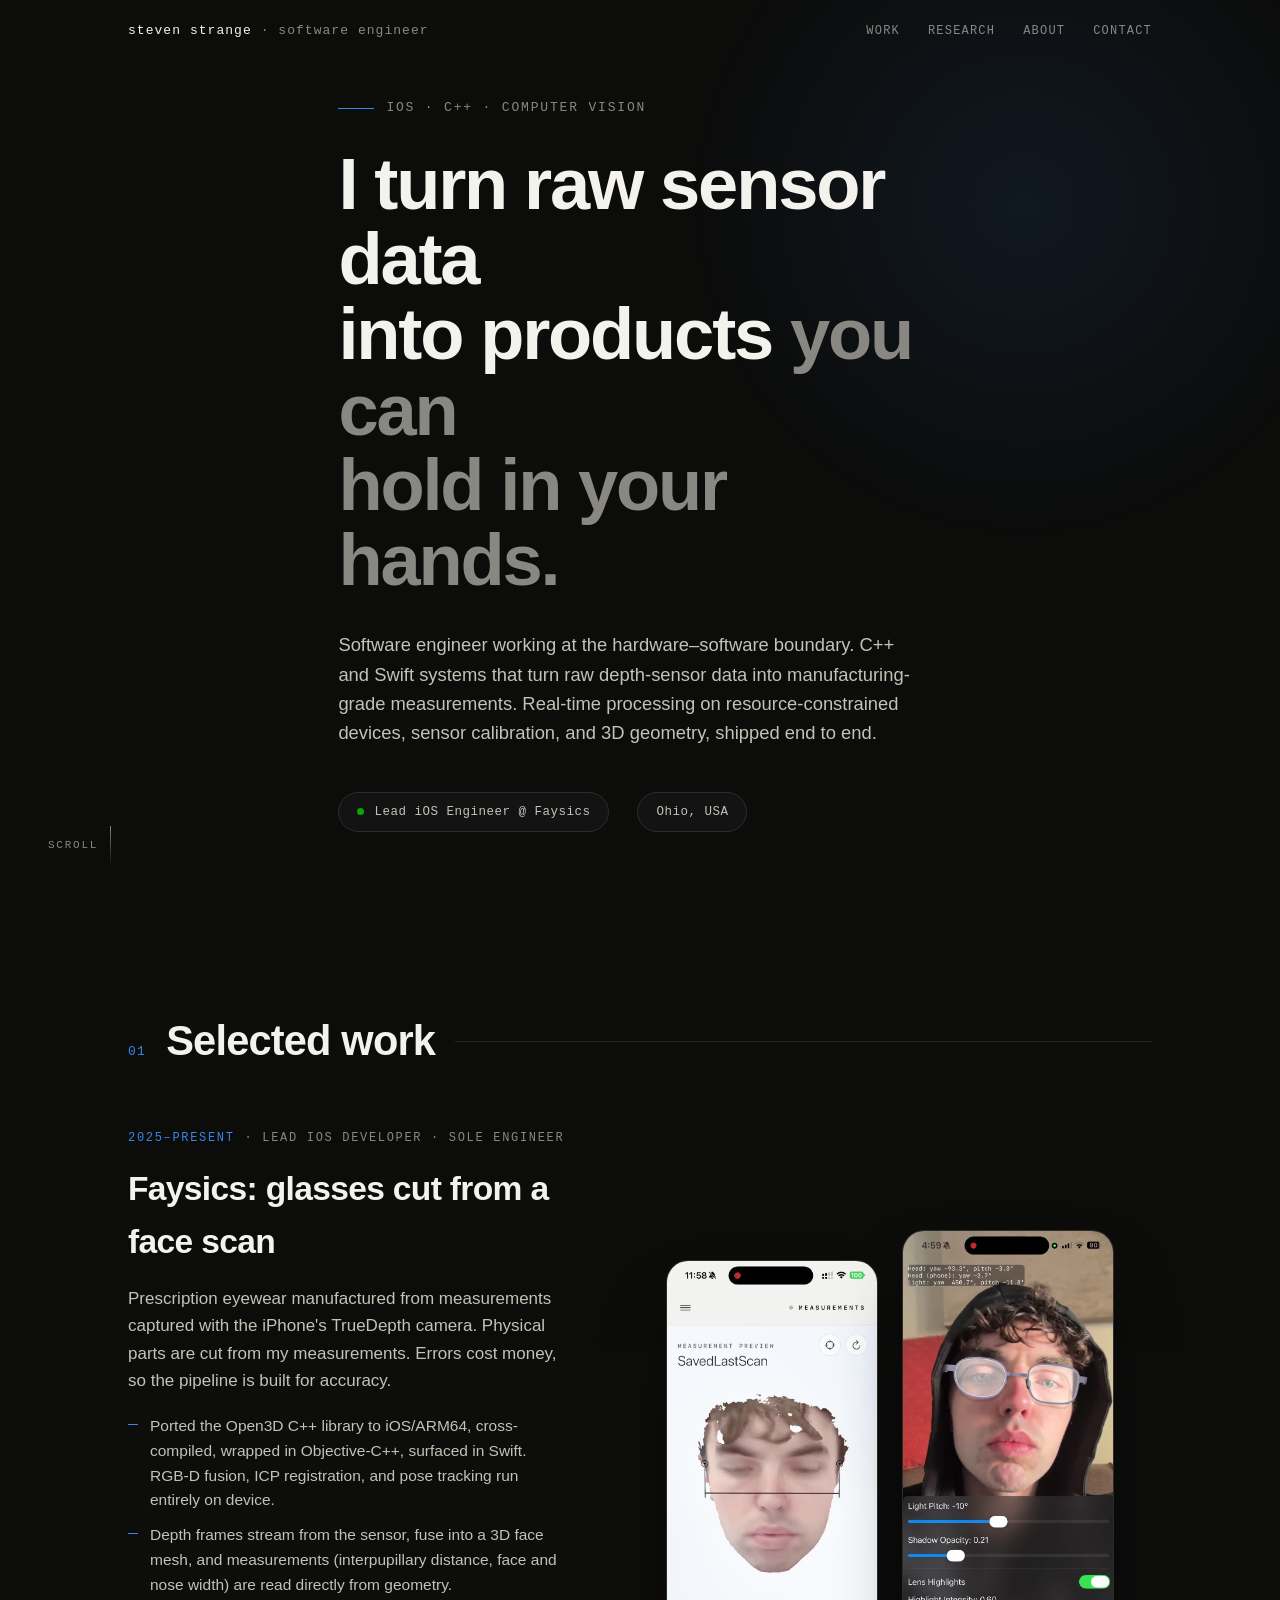
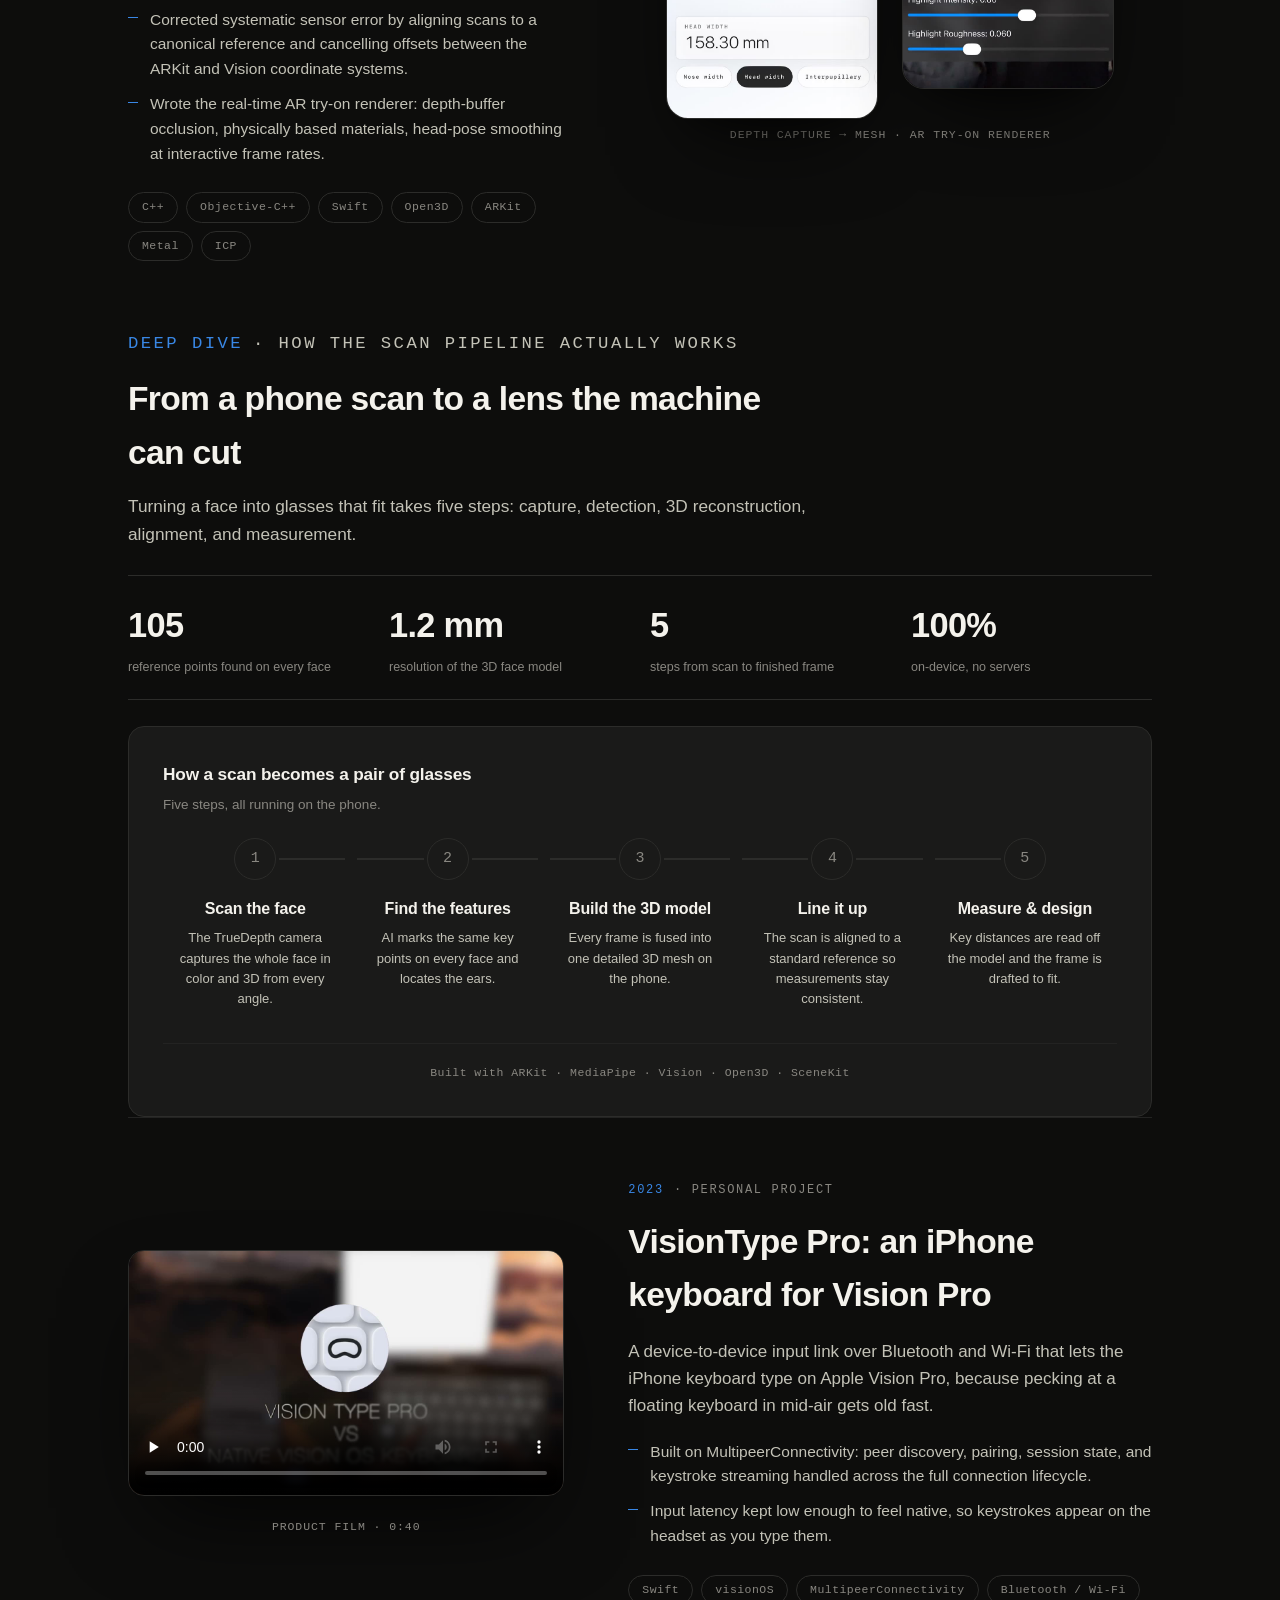
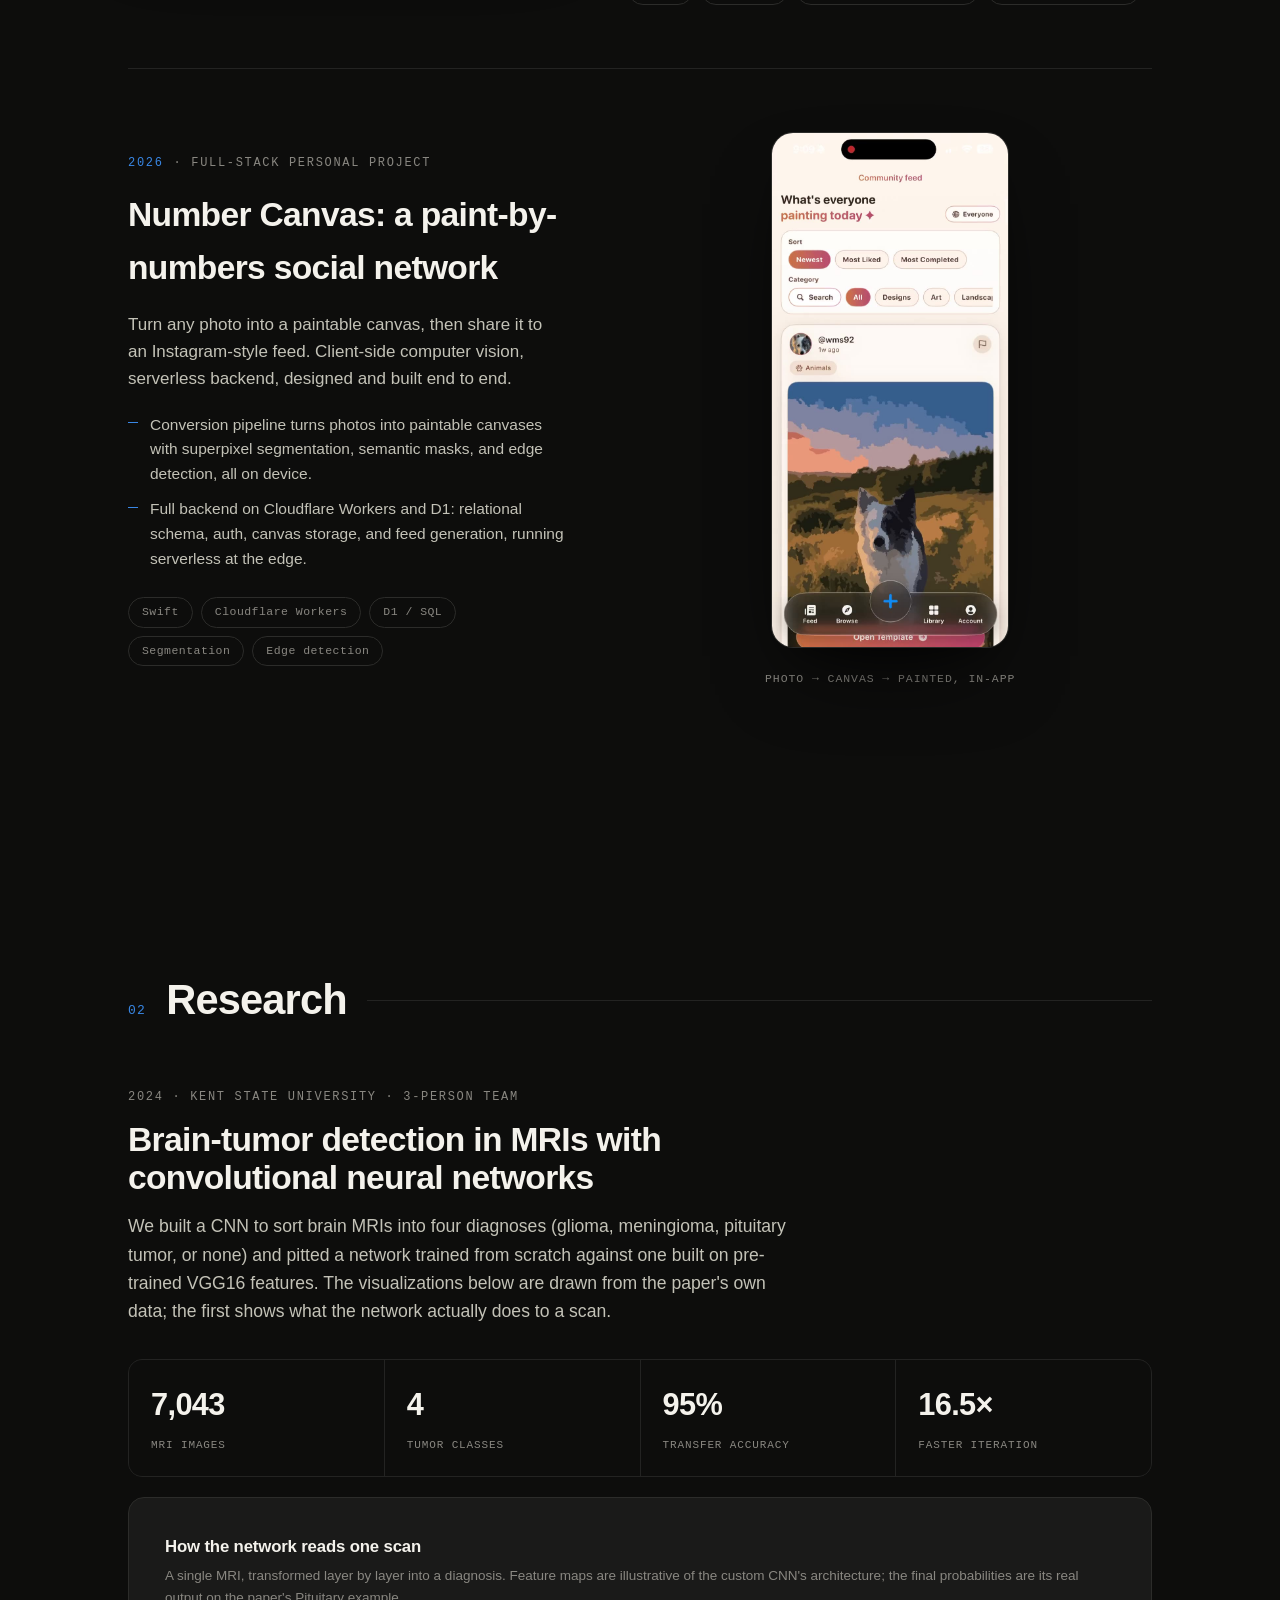
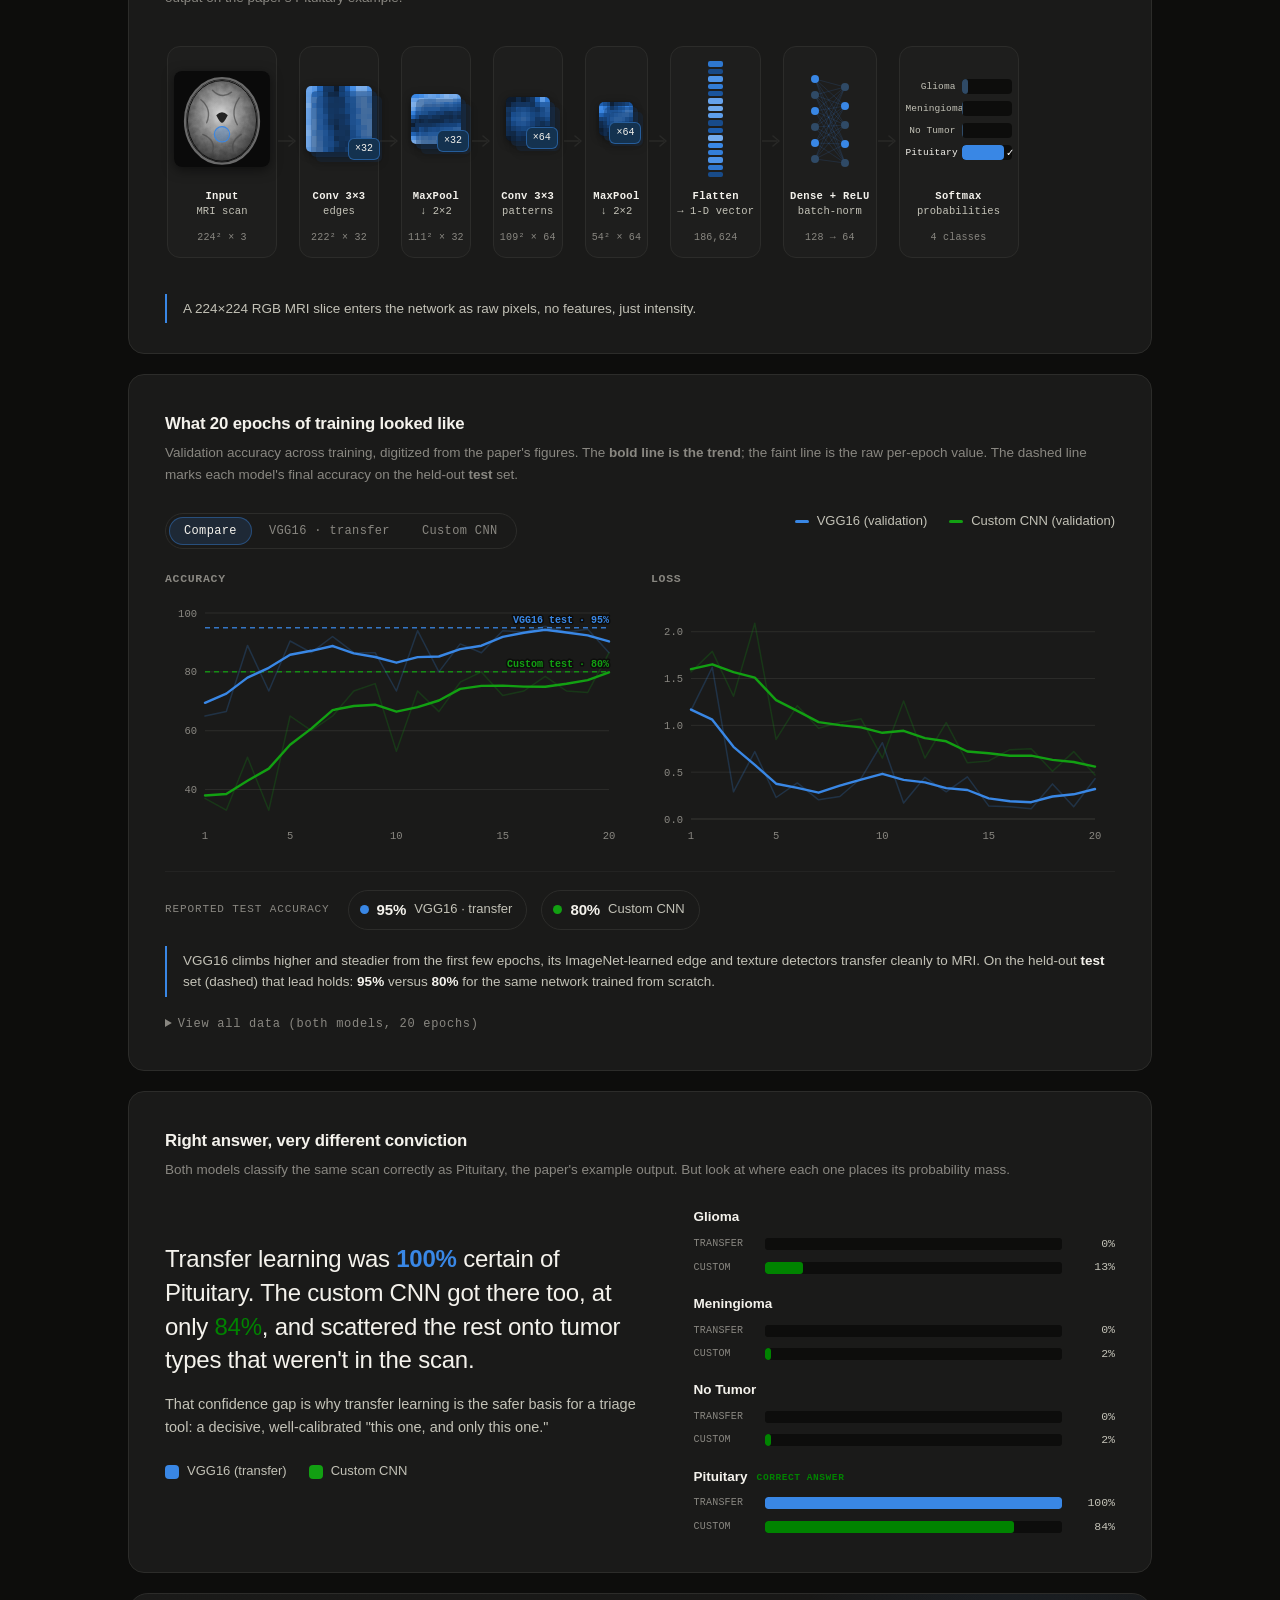
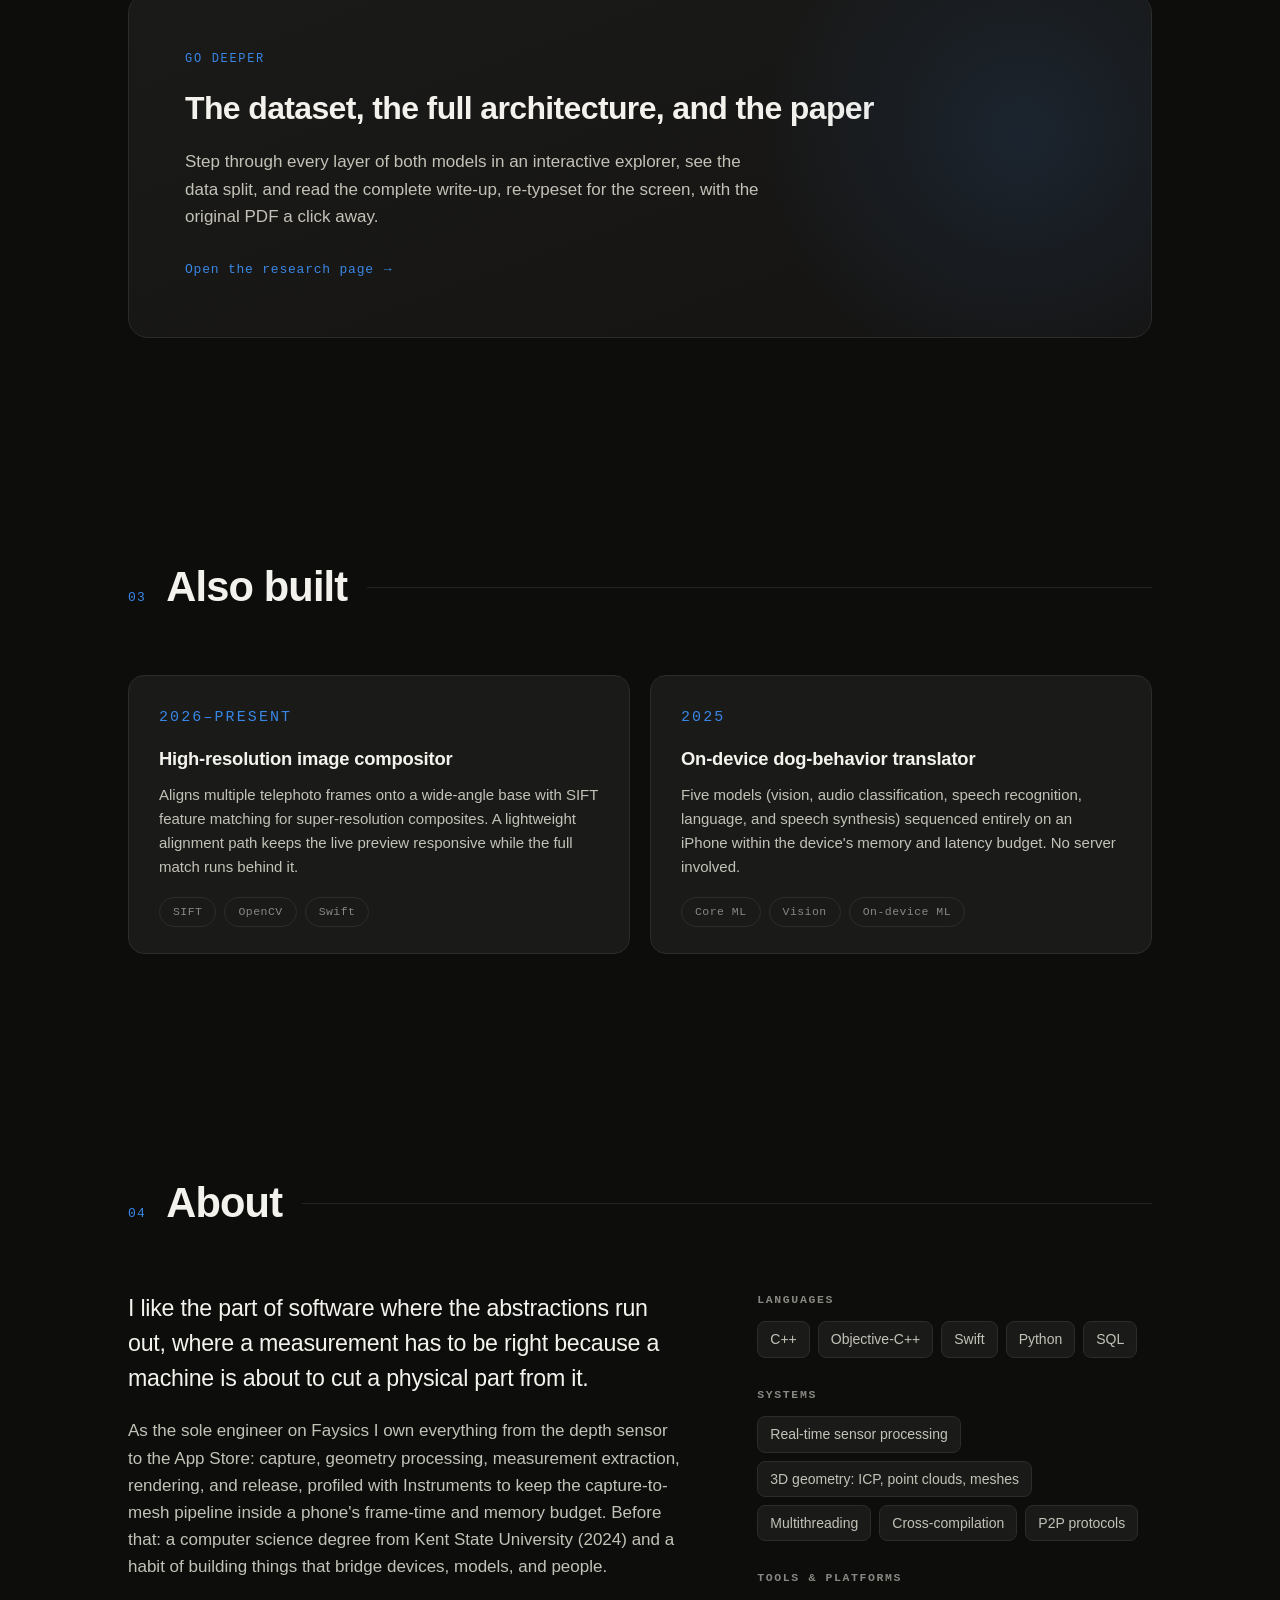
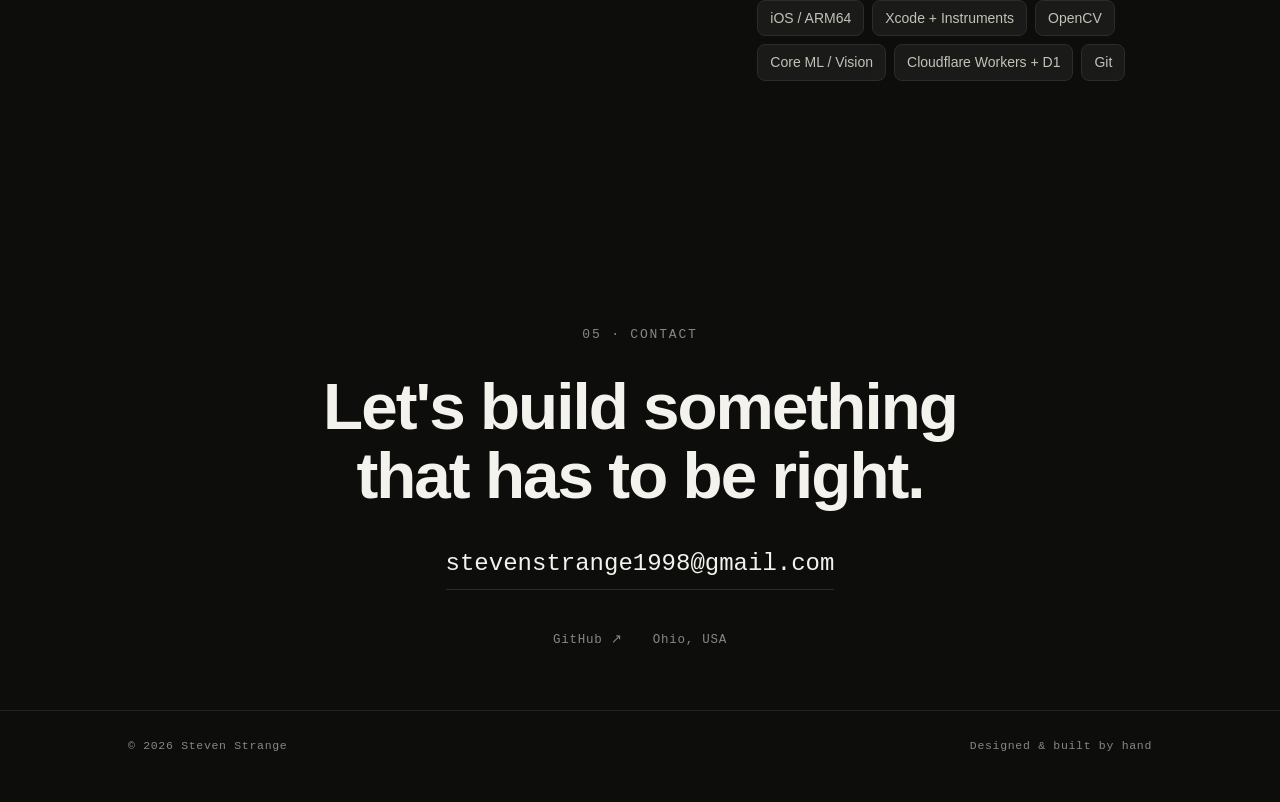
==== index.html @ 4558ee84 "Deploy portfolio site Static HTML/CSS/JS portfolio with home + research pages and optimized media.  " ====
<!DOCTYPE html>
<html lang="en">
<head>
<meta charset="UTF-8">
<meta name="viewport" content="width=device-width, initial-scale=1.0">
<title>Steven Strange · Software Engineer</title>
<meta name="description" content="Software engineer working at the hardware–software boundary: C++ and Swift systems that turn raw depth-sensor data into manufacturing-grade measurements.">
<link rel="stylesheet" href="styles.css">
<link rel="icon" href="data:image/svg+xml,<svg xmlns='http://www.w3.org/2000/svg' viewBox='0 0 100 100'><text y='.9em' font-size='90'>◮</text></svg>">
</head>
<body>

<div class="nav" id="nav">
  <div class="nav-inner">
    <a class="nav-name" href="#top">steven strange <span>· software engineer</span></a>
    <nav class="nav-links" aria-label="Primary">
      <a href="#work" class="always">Work</a>
      <a href="research.html" class="always">Research</a>
      <a href="#about">About</a>
      <a href="#contact" class="always">Contact</a>
    </nav>
  </div>
</div>

<header class="hero" id="top">
  <div class="hero-glow" id="heroGlow"></div>
  <div class="wrap">
    <p class="eyebrow fade-up">iOS · C++ · Computer Vision</p>
    <h1>
      <span class="line-mask"><span>I turn raw sensor data</span></span>
      <span class="line-mask"><span>into products <span class="dim">you can</span></span></span>
      <span class="line-mask"><span><span class="dim">hold in your hands.</span></span></span>
    </h1>
    <p class="hero-sub fade-up d1">
      Software engineer working at the hardware–software boundary. C++ and Swift
      systems that turn raw depth-sensor data into manufacturing-grade measurements.
      Real-time processing on resource-constrained devices, sensor calibration, and
      3D geometry, shipped end to end.
    </p>
    <div class="hero-meta fade-up d2">
      <span class="status-chip"><span class="dot"></span>Lead iOS Engineer @ Faysics</span>
      <span class="status-chip">Ohio, USA</span>
    </div>
  </div>
  <span class="hero-scroll">Scroll</span>
</header>

<main>
<section id="work">
  <div class="wrap">
    <div class="section-head reveal">
      <span class="section-num">01</span>
      <h2 class="section-title">Selected work</h2>
      <span class="rule"></span>
    </div>

    <!-- Faysics -->
    <article class="case">
      <div class="case-text reveal">
        <p class="case-kicker"><span class="year">2025–Present</span> · Lead iOS Developer · Sole engineer</p>
        <h3>Faysics: glasses cut from a face scan</h3>
        <p class="case-desc">
          Prescription eyewear manufactured from measurements captured with the
          iPhone's TrueDepth camera. Physical parts are cut from my measurements.
          Errors cost money, so the pipeline is built for accuracy.
        </p>
        <ul class="case-points">
          <li>Ported the Open3D C++ library to iOS/ARM64, cross-compiled, wrapped in Objective-C++, surfaced in Swift. RGB-D fusion, ICP registration, and pose tracking run entirely on device.</li>
          <li>Depth frames stream from the sensor, fuse into a 3D face mesh, and measurements (interpupillary distance, face and nose width) are read directly from geometry.</li>
          <li>Corrected systematic sensor error by aligning scans to a canonical reference and cancelling offsets between the ARKit and Vision coordinate systems.</li>
          <li>Wrote the real-time AR try-on renderer: depth-buffer occlusion, physically based materials, head-pose smoothing at interactive frame rates.</li>
        </ul>
        <div class="tags">
          <span class="tag">C++</span><span class="tag">Objective-C++</span><span class="tag">Swift</span>
          <span class="tag">Open3D</span><span class="tag">ARKit</span><span class="tag">Metal</span><span class="tag">ICP</span>
        </div>
      </div>
      <div class="case-media reveal" style="--rd:.12s">
        <div class="phone-cluster">
          <div class="reel-stack">
            <div class="reel">
              <video muted loop playsinline preload="none" poster="Assets/web/faysics-scan-poster.jpg" aria-label="Screen recording of the Faysics 3D face-scanning pipeline">
                <source src="Assets/web/faysics-scan.mp4" type="video/mp4">
              </video>
            </div>
            <div class="reel">
              <video muted loop playsinline preload="none" poster="Assets/web/glasses-tryon-poster.jpg" aria-label="Screen recording of the real-time AR glasses try-on renderer">
                <source src="Assets/web/glasses-tryon.mp4" type="video/mp4">
              </video>
            </div>
          </div>
          <p class="media-caption">Depth capture → mesh · AR try-on renderer</p>
        </div>
      </div>
    </article>

    <!-- Faysics deep dive: five-step pipeline overview -->
    <div class="fpx reveal">
      <div class="fpx-head">
        <p class="case-kicker"><span class="year">Deep dive</span> · How the scan pipeline actually works</p>
        <h3>From a phone scan to a lens the machine can cut</h3>
        <p>
          Turning a face into glasses that fit takes five steps: capture,
          detection, 3D reconstruction, alignment, and measurement.
        </p>
      </div>

      <div class="fpx-stats">
        <div class="fpx-stat"><b data-count="105">0</b><span>reference points found on every face</span></div>
        <div class="fpx-stat"><b data-count="1.2" data-decimals="1" data-suffix=" mm">0</b><span>resolution of the 3D face model</span></div>
        <div class="fpx-stat"><b data-count="5">0</b><span>steps from scan to finished frame</span></div>
        <div class="fpx-stat"><b data-count="100" data-suffix="%">0</b><span>on-device, no servers</span></div>
      </div>

      <div class="fpx-panel">
        <div id="faysics-system"></div>
      </div>
    </div>

    <!-- VisionTypePro -->
    <article class="case flip">
      <div class="case-text reveal">
        <p class="case-kicker"><span class="year">2023</span> · Personal project</p>
        <h3>VisionType Pro: an iPhone keyboard for Vision Pro</h3>
        <p class="case-desc">
          A device-to-device input link over Bluetooth and Wi-Fi that lets the
          iPhone keyboard type on Apple Vision Pro, because pecking at a floating
          keyboard in mid-air gets old fast.
        </p>
        <ul class="case-points">
          <li>Built on MultipeerConnectivity: peer discovery, pairing, session state, and keystroke streaming handled across the full connection lifecycle.</li>
          <li>Input latency kept low enough to feel native, so keystrokes appear on the headset as you type them.</li>
        </ul>
        <div class="tags">
          <span class="tag">Swift</span><span class="tag">visionOS</span>
          <span class="tag">MultipeerConnectivity</span><span class="tag">Bluetooth / Wi-Fi</span>
        </div>
      </div>
      <div class="case-media reveal" style="--rd:.12s">
        <div style="width:100%">
          <div class="screen">
            <video controls preload="none" poster="Assets/web/visiontype-ad-poster.jpg" aria-label="VisionType Pro promotional video">
              <source src="Assets/web/visiontype-ad.mp4" type="video/mp4">
            </video>
          </div>
          <p class="media-caption">Product film · 0:40</p>
        </div>
      </div>
    </article>

    <!-- Number Canvas -->
    <article class="case">
      <div class="case-text reveal">
        <p class="case-kicker"><span class="year">2026</span> · Full-stack personal project</p>
        <h3>Number Canvas: a paint-by-numbers social network</h3>
        <p class="case-desc">
          Turn any photo into a paintable canvas, then share it to an
          Instagram-style feed. Client-side computer vision, serverless backend,
          designed and built end to end.
        </p>
        <ul class="case-points">
          <li>Conversion pipeline turns photos into paintable canvases with superpixel segmentation, semantic masks, and edge detection, all on device.</li>
          <li>Full backend on Cloudflare Workers and D1: relational schema, auth, canvas storage, and feed generation, running serverless at the edge.</li>
        </ul>
        <div class="tags">
          <span class="tag">Swift</span><span class="tag">Cloudflare Workers</span><span class="tag">D1 / SQL</span>
          <span class="tag">Segmentation</span><span class="tag">Edge detection</span>
        </div>
      </div>
      <div class="case-media reveal" style="--rd:.12s">
        <div class="phone-cluster">
          <div class="reel-stack">
            <div class="reel">
              <video muted loop playsinline preload="none" poster="Assets/web/number-canvas-poster.jpg" aria-label="Screen recording of the Number Canvas app: converting a photo and painting it">
                <source src="Assets/web/number-canvas.mp4" type="video/mp4">
              </video>
            </div>
          </div>
          <p class="media-caption">Photo → canvas → painted, in-app</p>
        </div>
      </div>
    </article>
  </div>
</section>

<!-- Research -->
<section id="research" class="viz-root">
  <div class="wrap">
    <div class="section-head reveal">
      <span class="section-num">02</span>
      <h2 class="section-title">Research</h2>
      <span class="rule"></span>
    </div>

    <div class="research-intro reveal">
      <p class="case-kicker">2024 · Kent State University · 3-person team</p>
      <h3 class="research-title">Brain-tumor detection in MRIs with convolutional neural networks</h3>
      <p class="research-lede">
        We built a CNN to sort brain MRIs into four diagnoses (glioma, meningioma,
        pituitary tumor, or none) and pitted a network trained from scratch against
        one built on pre-trained VGG16 features. The visualizations below are drawn
        from the paper's own data; the first shows what the network actually does to a scan.
      </p>
    </div>

    <div class="research-stats reveal">
      <div class="rstat"><b data-count="7043">0</b><span>MRI images</span></div>
      <div class="rstat"><b data-count="4">0</b><span>Tumor classes</span></div>
      <div class="rstat"><b data-count="95" data-suffix="%">0</b><span>Transfer accuracy</span></div>
      <div class="rstat"><b data-count="16.5" data-suffix="×" data-decimals="1">0</b><span>Faster iteration</span></div>
    </div>

    <div class="viz-grid" style="margin-top:20px">
      <div class="viz-card wide reveal" id="viz-pipeline"></div>
      <div class="viz-card reveal" id="viz-training"></div>
      <div class="viz-card reveal" id="viz-confidence"></div>
    </div>

    <a class="research-card reveal" href="research.html" style="margin-top:20px">
      <p class="case-kicker">Go deeper</p>
      <h3>The dataset, the full architecture, and the paper</h3>
      <p>
        Step through every layer of both models in an interactive explorer, see the
        data split, and read the complete write-up, re-typeset for the screen, with
        the original PDF a click away.
      </p>
      <span class="card-cta">Open the research page <span class="arrow">→</span></span>
    </a>
  </div>
</section>

<!-- More projects -->
<section id="more">
  <div class="wrap">
    <div class="section-head reveal">
      <span class="section-num">03</span>
      <h2 class="section-title">Also built</h2>
      <span class="rule"></span>
    </div>
    <div class="grid-2">
      <div class="mini-card reveal">
        <p class="case-kicker"><span class="year">2026–Present</span></p>
        <h4>High-resolution image compositor</h4>
        <p>
          Aligns multiple telephoto frames onto a wide-angle base with SIFT feature
          matching for super-resolution composites. A lightweight alignment path
          keeps the live preview responsive while the full match runs behind it.
        </p>
        <div class="tags"><span class="tag">SIFT</span><span class="tag">OpenCV</span><span class="tag">Swift</span></div>
      </div>
      <div class="mini-card reveal" style="--rd:.1s">
        <p class="case-kicker"><span class="year">2025</span></p>
        <h4>On-device dog-behavior translator</h4>
        <p>
          Five models (vision, audio classification, speech recognition, language,
          and speech synthesis) sequenced entirely on an iPhone within the
          device's memory and latency budget. No server involved.
        </p>
        <div class="tags"><span class="tag">Core ML</span><span class="tag">Vision</span><span class="tag">On-device ML</span></div>
      </div>
    </div>
  </div>
</section>

<!-- About -->
<section id="about">
  <div class="wrap">
    <div class="section-head reveal">
      <span class="section-num">04</span>
      <h2 class="section-title">About</h2>
      <span class="rule"></span>
    </div>
    <div class="about-grid">
      <div class="reveal">
        <p class="lede">
          I like the part of software where the abstractions run out, where a
          measurement has to be right because a machine is about to cut a physical
          part from it.
        </p>
        <p>
          As the sole engineer on Faysics I own everything from the depth sensor to
          the App Store: capture, geometry processing, measurement extraction,
          rendering, and release, profiled with Instruments to keep the
          capture-to-mesh pipeline inside a phone's frame-time and memory budget.
          Before that: a computer science degree from Kent State University (2024)
          and a habit of building things that bridge devices, models, and people.
        </p>
      </div>
      <div class="reveal" style="--rd:.1s">
        <div class="skill-block">
          <h5>Languages</h5>
          <ul><li>C++</li><li>Objective-C++</li><li>Swift</li><li>Python</li><li>SQL</li></ul>
        </div>
        <div class="skill-block">
          <h5>Systems</h5>
          <ul><li>Real-time sensor processing</li><li>3D geometry: ICP, point clouds, meshes</li><li>Multithreading</li><li>Cross-compilation</li><li>P2P protocols</li></ul>
        </div>
        <div class="skill-block">
          <h5>Tools &amp; platforms</h5>
          <ul><li>iOS / ARM64</li><li>Xcode + Instruments</li><li>OpenCV</li><li>Core ML / Vision</li><li>Cloudflare Workers + D1</li><li>Git</li></ul>
        </div>
      </div>
    </div>
  </div>
</section>

<!-- Contact -->
<section id="contact" class="contact">
  <div class="wrap">
    <p class="eyebrow reveal">05 · Contact</p>
    <h2 class="reveal">Let's build something<br>that has to be right.</h2>
    <div class="reveal" style="--rd:.1s">
      <a class="email-link" href="mailto:stevenstrange1998@gmail.com">stevenstrange1998@gmail.com</a>
    </div>
    <div class="contact-meta reveal" style="--rd:.18s">
      <a href="https://github.com/sstrange259" target="_blank" rel="noopener">GitHub ↗</a>
      <span>Ohio, USA</span>
    </div>
  </div>
</section>
</main>

<footer class="footer">
  <div class="wrap">
    <span>© 2026 Steven Strange</span>
    <span>Designed &amp; built by hand</span>
  </div>
</footer>

<script src="main.js"></script>
<script src="viz.js"></script>
<script src="faysics.js"></script>
</body>
</html>
---- styles.css ----
/* ---------------------------------------------------------------
   Steven Strange · Portfolio
   Dark editorial system. One accent, mono microlabels, quiet chrome.
   --------------------------------------------------------------- */

:root {
  --bg: #0d0d0c;
  --surface: #1a1a19;
  --surface-2: #211f1d;
  --ink: #f4f2ec;
  --ink-2: #c3c2b7;
  --muted: #898781;
  --line: #2c2c2a;
  --line-soft: #232322;
  --accent: #3987e5;
  --accent-soft: rgba(57, 135, 229, 0.14);
  --green: #008300;

  --sans: -apple-system, BlinkMacSystemFont, "SF Pro Display", "Segoe UI", Inter, sans-serif;
  --mono: ui-monospace, "SF Mono", Menlo, Consolas, monospace;

  --w: 1120px;
  --pad: clamp(20px, 4vw, 48px);
  --radius: 16px;

  --ease-out: cubic-bezier(0.22, 1, 0.36, 1);
  --dur: 0.9s;
}

* { margin: 0; padding: 0; box-sizing: border-box; }

html { scroll-behavior: smooth; }

body {
  background: var(--bg);
  color: var(--ink);
  font-family: var(--sans);
  font-size: 17px;
  line-height: 1.6;
  -webkit-font-smoothing: antialiased;
  text-rendering: optimizeLegibility;
  overflow-x: hidden;
}

::selection { background: var(--accent); color: #fff; }

a { color: inherit; text-decoration: none; }

img, video { display: block; max-width: 100%; }

/* Grain: one quiet layer, never moving */
body::before {
  content: "";
  position: fixed;
  inset: -50%;
  pointer-events: none;
  z-index: 1;
  opacity: 0.35;
  background-image: url("data:image/svg+xml,%3Csvg xmlns='http://www.w3.org/2000/svg' width='240' height='240'%3E%3Cfilter id='n'%3E%3CfeTurbulence type='fractalNoise' baseFrequency='0.9' numOctaves='2' stitchTiles='stitch'/%3E%3CfeColorMatrix values='0 0 0 0 0 0 0 0 0 0 0 0 0 0 0 0 0 0 0.04 0'/%3E%3C/filter%3E%3Crect width='100%25' height='100%25' filter='url(%23n)'/%3E%3C/svg%3E");
}

.wrap {
  max-width: var(--w);
  margin: 0 auto;
  padding-left: var(--pad);
  padding-right: var(--pad);
  position: relative;
  z-index: 2;
}

/* ----------------------------- Nav ----------------------------- */

.nav {
  position: fixed;
  top: 0; left: 0; right: 0;
  z-index: 50;
  border-bottom: 1px solid transparent;
  transition: border-color 0.4s, background 0.4s;
}
.nav.scrolled {
  background: rgba(13, 13, 12, 0.72);
  -webkit-backdrop-filter: saturate(1.4) blur(16px);
  backdrop-filter: saturate(1.4) blur(16px);
  border-bottom-color: var(--line-soft);
}
.nav-inner {
  max-width: var(--w);
  margin: 0 auto;
  padding: 18px var(--pad);
  display: flex;
  align-items: center;
  justify-content: space-between;
}
.nav-name {
  font-family: var(--mono);
  font-size: 13px;
  letter-spacing: 0.08em;
  color: var(--ink);
}
.nav-name span { color: var(--muted); }
.nav-links {
  display: flex;
  gap: 28px;
  font-family: var(--mono);
  font-size: 12px;
  letter-spacing: 0.1em;
  text-transform: uppercase;
}
.nav-links a {
  color: var(--muted);
  transition: color 0.25s;
  position: relative;
  padding: 4px 0;
}
.nav-links a::after {
  content: "";
  position: absolute;
  left: 0; right: 100%;
  bottom: 0;
  height: 1px;
  background: var(--accent);
  transition: right 0.35s var(--ease-out);
}
.nav-links a:hover { color: var(--ink); }
.nav-links a:hover::after { right: 0; }
.nav-links a.active { color: var(--ink); }

@media (max-width: 640px) {
  .nav-links { gap: 18px; }
  .nav-links a:not(.always) { display: none; }
}

/* ----------------------------- Hero ----------------------------- */

.hero {
  min-height: min(100svh, 1000px);
  display: flex;
  flex-direction: column;
  justify-content: center;
  position: relative;
  padding-top: 90px;
  padding-bottom: 60px;
  overflow: hidden;
}
.hero-glow {
  position: absolute;
  top: -20%;
  right: -10%;
  width: 60vw;
  height: 60vw;
  max-width: 800px;
  max-height: 800px;
  background: radial-gradient(circle at center, rgba(57, 135, 229, 0.10), transparent 62%);
  pointer-events: none;
  will-change: transform;
}
.eyebrow {
  font-family: var(--mono);
  font-size: 13px;
  letter-spacing: 0.14em;
  text-transform: uppercase;
  color: var(--muted);
  display: flex;
  align-items: center;
  gap: 12px;
  margin-bottom: 28px;
}
.eyebrow::before {
  content: "";
  width: 36px;
  height: 1px;
  background: var(--accent);
}
h1 {
  font-size: clamp(1.9rem, 4.4vw + 1rem, 5rem);
  line-height: 1.04;
  letter-spacing: -0.03em;
  font-weight: 700;
  max-width: 15ch;
}
h1 .dim { color: var(--muted); }
.hero-sub {
  margin-top: 32px;
  max-width: 56ch;
  color: var(--ink-2);
  font-size: clamp(1rem, 1.5vw, 1.15rem);
}
.hero-meta {
  margin-top: 44px;
  display: flex;
  flex-wrap: wrap;
  gap: 12px 28px;
  align-items: center;
}
.status-chip {
  display: inline-flex;
  align-items: center;
  gap: 10px;
  font-family: var(--mono);
  font-size: 12.5px;
  letter-spacing: 0.04em;
  color: var(--ink-2);
  border: 1px solid var(--line);
  border-radius: 100px;
  padding: 9px 18px;
  background: rgba(26, 26, 25, 0.6);
}
.status-chip .dot {
  width: 7px; height: 7px;
  border-radius: 50%;
  background: #0ca30c;
  box-shadow: 0 0 0 0 rgba(12, 163, 12, 0.5);
  animation: pulse 2.4s infinite;
}
@keyframes pulse {
  0% { box-shadow: 0 0 0 0 rgba(12, 163, 12, 0.45); }
  70% { box-shadow: 0 0 0 9px rgba(12, 163, 12, 0); }
  100% { box-shadow: 0 0 0 0 rgba(12, 163, 12, 0); }
}
.hero-scroll {
  position: absolute;
  bottom: 34px;
  left: var(--pad);
  font-family: var(--mono);
  font-size: 11px;
  letter-spacing: 0.16em;
  text-transform: uppercase;
  color: var(--muted);
  display: flex;
  align-items: center;
  gap: 12px;
}
.hero-scroll::after {
  content: "";
  width: 1px;
  height: 40px;
  background: linear-gradient(var(--muted), transparent);
  animation: drip 2.2s var(--ease-out) infinite;
  transform-origin: top;
}
@keyframes drip {
  0% { transform: scaleY(0); opacity: 0; }
  35% { transform: scaleY(1); opacity: 1; }
  100% { transform: scaleY(1) translateY(24px); opacity: 0; }
}

/* Hero line-mask entrance */
.line-mask { display: block; overflow: hidden; }
.line-mask > span {
  display: block;
  transform: translateY(110%);
  animation: rise 1s var(--ease-out) forwards;
}
.line-mask:nth-child(2) > span { animation-delay: 0.09s; }
.line-mask:nth-child(3) > span { animation-delay: 0.18s; }
@keyframes rise { to { transform: translateY(0); } }
.fade-up {
  opacity: 0;
  transform: translateY(16px);
  animation: fadeUp 0.9s var(--ease-out) forwards;
}
.fade-up.d1 { animation-delay: 0.35s; }
.fade-up.d2 { animation-delay: 0.5s; }
.fade-up.d3 { animation-delay: 0.65s; }
@keyframes fadeUp { to { opacity: 1; transform: none; } }

/* ------------------------ Sections & reveals ------------------------ */

section { padding: clamp(80px, 12vh, 140px) 0; }

.section-head {
  display: flex;
  align-items: baseline;
  gap: 20px;
  margin-bottom: clamp(40px, 6vh, 72px);
}
.section-num {
  font-family: var(--mono);
  font-size: 13px;
  color: var(--accent);
  letter-spacing: 0.1em;
}
.section-title {
  font-size: clamp(1.7rem, 3.4vw, 2.6rem);
  letter-spacing: -0.02em;
  font-weight: 650;
}
.section-head .rule {
  flex: 1;
  height: 1px;
  background: var(--line-soft);
  align-self: center;
}

.reveal {
  opacity: 0;
  transform: translateY(28px);
  transition: opacity var(--dur) var(--ease-out), transform var(--dur) var(--ease-out);
  transition-delay: var(--rd, 0s);
}
.reveal.in { opacity: 1; transform: none; }

/* ------------------------- Case studies ------------------------- */

.case {
  display: grid;
  grid-template-columns: minmax(0, 5fr) minmax(0, 6fr);
  gap: clamp(32px, 5vw, 72px);
  align-items: center;
  padding: clamp(48px, 7vh, 88px) 0;
  border-top: 1px solid var(--line-soft);
}
.case:first-of-type { border-top: 0; padding-top: 0; }
.case.flip .case-media { order: -1; }

.case-kicker {
  font-family: var(--mono);
  font-size: 12px;
  letter-spacing: 0.14em;
  text-transform: uppercase;
  color: var(--muted);
  margin-bottom: 14px;
  display: flex;
  gap: 10px;
  align-items: center;
}
.case-kicker .year { color: var(--accent); }
.case h3 {
  font-size: clamp(1.5rem, 2.8vw, 2.1rem);
  letter-spacing: -0.02em;
  font-weight: 650;
  margin-bottom: 16px;
}
.case-desc { color: var(--ink-2); margin-bottom: 20px; }
.case-points {
  list-style: none;
  margin: 0 0 26px;
  display: grid;
  gap: 10px;
}
.case-points li {
  color: var(--ink-2);
  font-size: 15.5px;
  padding-left: 22px;
  position: relative;
}
.case-points li::before {
  content: "";
  position: absolute;
  left: 0;
  top: 0.62em;
  width: 10px;
  height: 1px;
  background: var(--accent);
}
.tags {
  display: flex;
  flex-wrap: wrap;
  gap: 8px;
}
.tag {
  font-family: var(--mono);
  font-size: 11.5px;
  letter-spacing: 0.04em;
  color: var(--muted);
  border: 1px solid var(--line);
  border-radius: 100px;
  padding: 5px 13px;
  transition: color 0.25s, border-color 0.25s;
}
.case:hover .tag { color: var(--ink-2); }

@media (max-width: 880px) {
  .case { grid-template-columns: 1fr; }
  .case.flip .case-media { order: 0; }
}

/* --------------------------- Media frames --------------------------- */

.case-media { display: flex; justify-content: center; gap: clamp(16px, 2.5vw, 28px); min-width: 0; }
.case > * { min-width: 0; }
.phone-cluster { position: relative; width: 100%; }

/* Clean portrait screen-recording panel: real 1290×2796 aspect, no device chrome */
.reel {
  position: relative;
  width: min(250px, 60vw);
  aspect-ratio: 1290 / 2796;
  border-radius: 22px;
  overflow: hidden;
  background: #000;
  border: 1px solid var(--line);
  box-shadow:
    inset 0 0 0 1px rgba(255, 255, 255, 0.03),
    0 40px 84px -32px rgba(0, 0, 0, 0.85),
    0 14px 34px -22px rgba(0, 0, 0, 0.6);
  transition: transform 0.7s var(--ease-out), box-shadow 0.7s var(--ease-out);
}
.reel video {
  width: 100%;
  height: 100%;
  object-fit: cover;
  display: block;
  background: #000;
}

/* Two-reel composition: clean, straight, offset for depth */
.reel-stack {
  display: flex;
  justify-content: center;
  align-items: center;
  gap: clamp(12px, 2.2vw, 24px);
  width: 100%;
}
.reel-stack .reel { width: min(212px, 43vw); }
.reel-stack .reel:first-child { transform: translateY(15px); }
.reel-stack .reel:last-child { transform: translateY(-15px); }
.reel-stack:hover .reel:first-child { transform: translateY(9px); }
.reel-stack:hover .reel:last-child { transform: translateY(-21px); }
.reel-stack .reel:only-child { width: min(238px, 58vw); transform: none; }
.reel-stack:hover .reel:only-child { transform: translateY(-5px); }

.media-caption {
  margin-top: 22px;
  text-align: center;
  font-family: var(--mono);
  font-size: 11.5px;
  letter-spacing: 0.08em;
  color: var(--muted);
  text-transform: uppercase;
}

/* Landscape video frame */
.screen {
  width: 100%;
  border-radius: var(--radius);
  overflow: hidden;
  border: 1px solid var(--line);
  background: #000;
  box-shadow:
    inset 0 0 0 1px rgba(255, 255, 255, 0.04),
    0 40px 90px -28px rgba(0, 0, 0, 0.8);
}
.screen video { width: 100%; aspect-ratio: 16 / 9; object-fit: cover; display: block; }

@media (max-width: 460px) {
  .reel-stack { gap: 4vw; }
  .reel-stack .reel { width: 44vw; }
}

/* --------------------------- Research --------------------------- */

.research-intro { max-width: 70ch; margin-bottom: 30px; }
.research-title {
  font-size: clamp(1.5rem, 2.8vw, 2.1rem);
  letter-spacing: -0.02em;
  font-weight: 650;
  margin: 6px 0 16px;
  line-height: 1.12;
}
.research-lede { color: var(--ink-2); font-size: clamp(1rem, 1.4vw, 1.1rem); }

.research-card {
  display: block;
  border: 1px solid var(--line);
  border-radius: 20px;
  background: linear-gradient(160deg, var(--surface) 0%, #151413 100%);
  padding: clamp(32px, 5vw, 56px);
  position: relative;
  overflow: hidden;
  transition: border-color 0.4s, transform 0.6s var(--ease-out);
}
.research-card:hover { border-color: rgba(57, 135, 229, 0.45); transform: translateY(-4px); }
.research-card::before {
  content: "";
  position: absolute;
  top: -40%; right: -15%;
  width: 55%;
  aspect-ratio: 1;
  background: radial-gradient(circle, rgba(57, 135, 229, 0.12), transparent 65%);
  pointer-events: none;
}
.research-card .case-kicker { color: var(--accent); }
.research-card h3 { font-size: clamp(1.4rem, 2.6vw, 2rem); margin-bottom: 14px; letter-spacing: -0.02em; }
.research-card p { color: var(--ink-2); max-width: 62ch; }
.research-stats {
  display: grid;
  grid-template-columns: repeat(4, 1fr);
  gap: 1px;
  background: var(--line-soft);
  border: 1px solid var(--line-soft);
  border-radius: 14px;
  overflow: hidden;
  margin-top: 34px;
}
.rstat {
  background: var(--bg);
  padding: 20px 22px;
}
.rstat b {
  display: block;
  font-size: clamp(1.5rem, 2.4vw, 2rem);
  font-weight: 650;
  letter-spacing: -0.02em;
  color: var(--ink);
}
.rstat span {
  font-family: var(--mono);
  font-size: 11px;
  letter-spacing: 0.08em;
  text-transform: uppercase;
  color: var(--muted);
}
@media (max-width: 720px) {
  .research-stats { grid-template-columns: repeat(2, 1fr); }
}
.card-cta {
  margin-top: 30px;
  display: inline-flex;
  align-items: center;
  gap: 10px;
  font-family: var(--mono);
  font-size: 13px;
  letter-spacing: 0.06em;
  color: var(--accent);
}
.card-cta .arrow { transition: transform 0.35s var(--ease-out); }
.research-card:hover .arrow { transform: translateX(6px); }

/* --------------------------- Project grid --------------------------- */

.grid-2 {
  display: grid;
  grid-template-columns: repeat(auto-fit, minmax(300px, 1fr));
  gap: 20px;
}
.mini-card {
  border: 1px solid var(--line);
  border-radius: var(--radius);
  padding: 30px 30px 26px;
  background: var(--surface);
  transition: border-color 0.35s, transform 0.5s var(--ease-out);
}
.mini-card:hover { border-color: #3d3c39; transform: translateY(-3px); }
.mini-card h4 { font-size: 1.15rem; font-weight: 650; margin: 14px 0 10px; letter-spacing: -0.01em; }
.mini-card p { color: var(--ink-2); font-size: 15px; margin-bottom: 18px; }
.mini-card .case-kicker { margin-bottom: 0; }

/* ------------------------------ About ------------------------------ */

.about-grid {
  display: grid;
  grid-template-columns: minmax(0, 7fr) minmax(0, 5fr);
  gap: clamp(40px, 6vw, 90px);
}
.about-grid .lede {
  font-size: clamp(1.15rem, 2vw, 1.45rem);
  line-height: 1.5;
  letter-spacing: -0.01em;
  color: var(--ink);
}
.about-grid .lede + p { margin-top: 22px; color: var(--ink-2); }
.skill-block { margin-bottom: 28px; }
.skill-block h5 {
  font-family: var(--mono);
  font-size: 11.5px;
  letter-spacing: 0.14em;
  text-transform: uppercase;
  color: var(--muted);
  margin-bottom: 12px;
}
.skill-block ul {
  list-style: none;
  display: flex;
  flex-wrap: wrap;
  gap: 8px;
}
.skill-block li {
  font-size: 14px;
  color: var(--ink-2);
  border: 1px solid var(--line);
  border-radius: 8px;
  padding: 6px 12px;
  background: var(--surface);
}
@media (max-width: 880px) { .about-grid { grid-template-columns: 1fr; } }

/* ----------------------------- Contact ----------------------------- */

.contact { text-align: center; padding-bottom: 60px; }
.contact .eyebrow { justify-content: center; }
.contact .eyebrow::before { display: none; }
.contact h2 {
  font-size: clamp(1.8rem, 4vw + 0.9rem, 4.4rem);
  letter-spacing: -0.03em;
  line-height: 1.05;
  font-weight: 700;
}
.email-link {
  display: inline-block;
  margin-top: 34px;
  font-size: clamp(1.05rem, 2.4vw, 1.5rem);
  font-family: var(--mono);
  color: var(--ink);
  border-bottom: 1px solid var(--line);
  padding-bottom: 6px;
  transition: border-color 0.3s, color 0.3s;
}
.email-link:hover { border-color: var(--accent); color: var(--accent); }
.contact-meta {
  margin-top: 40px;
  display: flex;
  justify-content: center;
  gap: 30px;
  font-family: var(--mono);
  font-size: 12.5px;
  color: var(--muted);
  letter-spacing: 0.06em;
}
.contact-meta a:hover { color: var(--ink); }

.footer {
  border-top: 1px solid var(--line-soft);
  padding: 26px 0;
}
.footer .wrap {
  display: flex;
  justify-content: space-between;
  font-family: var(--mono);
  font-size: 11.5px;
  color: var(--muted);
  letter-spacing: 0.06em;
}

/* =====================================================================
   Research page
   ===================================================================== */

.progress-bar {
  position: fixed;
  top: 0; left: 0;
  height: 2px;
  width: 100%;
  transform-origin: left;
  transform: scaleX(0);
  background: var(--accent);
  z-index: 60;
}

.paper-hero { padding-top: clamp(140px, 20vh, 200px); padding-bottom: 40px; }
.paper-hero h1 { max-width: 20ch; }
.paper-authors {
  margin-top: 28px;
  display: flex;
  flex-wrap: wrap;
  gap: 10px 26px;
  font-family: var(--mono);
  font-size: 13px;
  color: var(--ink-2);
}
.paper-authors .me { color: var(--ink); }
.paper-authors span i { color: var(--muted); font-style: normal; }
.paper-actions { display: flex; gap: 14px; margin-top: 36px; flex-wrap: wrap; }
.btn {
  display: inline-flex;
  align-items: center;
  gap: 10px;
  font-family: var(--mono);
  font-size: 13px;
  letter-spacing: 0.05em;
  padding: 12px 22px;
  border-radius: 100px;
  border: 1px solid var(--line);
  color: var(--ink-2);
  transition: all 0.3s var(--ease-out);
}
.btn:hover { border-color: var(--ink-2); color: var(--ink); transform: translateY(-1px); }
.btn.primary { background: var(--accent); border-color: var(--accent); color: #fff; }
.btn.primary:hover { background: #4a93ea; }

/* Viz cards */
.viz-root { color-scheme: dark; }
.viz-grid { display: grid; gap: 20px; }
.viz-grid > * { min-width: 0; }
.viz-card {
  border: 1px solid var(--line);
  border-radius: var(--radius);
  background: var(--surface);
  padding: clamp(24px, 3.5vw, 36px);
}
.viz-card h4 { font-size: 1.05rem; font-weight: 650; letter-spacing: -0.01em; }
.viz-card .viz-sub { color: var(--muted); font-size: 13.5px; margin-top: 4px; margin-bottom: 26px; }
.viz-card figure { margin: 0; }

.legend {
  display: flex;
  gap: 22px;
  margin-bottom: 18px;
  font-size: 13px;
  color: var(--ink-2);
  flex-wrap: wrap;
}
.legend .key {
  display: inline-flex;
  align-items: center;
  gap: 8px;
}
.legend .swatch { width: 14px; height: 14px; border-radius: 4px; }

.chart-tooltip {
  position: fixed;
  z-index: 70;
  pointer-events: none;
  background: #232321;
  border: 1px solid #3a3936;
  border-radius: 10px;
  padding: 10px 14px;
  font-size: 13px;
  color: var(--ink-2);
  box-shadow: 0 12px 32px rgba(0, 0, 0, 0.5);
  opacity: 0;
  transform: translateY(4px);
  transition: opacity 0.15s, transform 0.15s;
  max-width: 260px;
}
.chart-tooltip.show { opacity: 1; transform: none; }
.chart-tooltip b { color: var(--ink); font-size: 15px; display: block; }

.table-toggle {
  margin-top: 18px;
  font-family: var(--mono);
  font-size: 12px;
  color: var(--muted);
}
.table-toggle summary { cursor: pointer; letter-spacing: 0.06em; }
.table-toggle summary:hover { color: var(--ink-2); }
.table-toggle table {
  margin-top: 12px;
  border-collapse: collapse;
  width: 100%;
  font-size: 13px;
  color: var(--ink-2);
  font-variant-numeric: tabular-nums;
}
.table-toggle th, .table-toggle td {
  text-align: left;
  padding: 8px 12px;
  border-bottom: 1px solid var(--line-soft);
}
.table-toggle th {
  font-family: var(--mono);
  font-size: 11px;
  text-transform: uppercase;
  letter-spacing: 0.08em;
  color: var(--muted);
  font-weight: 500;
}

/* Class chips */
.classes {
  display: grid;
  grid-template-columns: repeat(auto-fit, minmax(200px, 1fr));
  gap: 14px;
  margin-top: 22px;
}
.class-chip {
  border: 1px solid var(--line);
  border-radius: 12px;
  padding: 16px 18px;
  background: var(--bg);
}
.class-chip b { display: block; font-size: 15px; font-weight: 600; margin-bottom: 4px; }
.class-chip span { font-size: 13px; color: var(--muted); }

/* Architecture explorer */
.arch-tabs { display: flex; gap: 8px; margin-bottom: 26px; }
.arch-tab {
  font-family: var(--mono);
  font-size: 12.5px;
  letter-spacing: 0.05em;
  padding: 9px 18px;
  border-radius: 100px;
  border: 1px solid var(--line);
  background: none;
  color: var(--muted);
  cursor: pointer;
  transition: all 0.25s;
}
.arch-tab:hover { color: var(--ink-2); }
.arch-tab[aria-selected="true"] {
  background: var(--accent-soft);
  border-color: rgba(57, 135, 229, 0.5);
  color: var(--ink);
}
.arch-flow {
  display: flex;
  gap: 6px;
  overflow-x: auto;
  padding: 6px 2px 18px;
  scrollbar-width: thin;
}
.arch-layer {
  flex: 0 0 auto;
  border: 1px solid var(--line);
  border-radius: 10px;
  background: var(--bg);
  padding: 12px 14px;
  font-family: var(--mono);
  font-size: 11.5px;
  color: var(--ink-2);
  cursor: pointer;
  text-align: left;
  transition: all 0.25s var(--ease-out);
  display: flex;
  flex-direction: column;
  gap: 6px;
  min-width: 86px;
}
.arch-layer .bar-viz {
  height: 42px;
  display: flex;
  align-items: flex-end;
}
.arch-layer .bar-viz i {
  display: block;
  width: 100%;
  border-radius: 3px 3px 0 0;
  background: var(--accent);
  opacity: 0.55;
  transition: opacity 0.25s;
}
.arch-layer small { color: var(--muted); font-size: 10.5px; }
.arch-layer:hover, .arch-layer[aria-selected="true"] {
  border-color: rgba(57, 135, 229, 0.55);
  background: var(--accent-soft);
  color: var(--ink);
}
.arch-layer:hover .bar-viz i, .arch-layer[aria-selected="true"] .bar-viz i { opacity: 1; }
.arch-detail {
  border: 1px solid var(--line);
  border-left: 2px solid var(--accent);
  border-radius: 12px;
  background: var(--bg);
  padding: 22px 26px;
  min-height: 118px;
}
.arch-detail h5 { font-size: 15px; font-weight: 650; margin-bottom: 6px; }
.arch-detail .dims {
  font-family: var(--mono);
  font-size: 12px;
  color: var(--accent);
  margin-bottom: 10px;
  display: block;
}
.arch-detail p { font-size: 14px; color: var(--ink-2); }

/* Takeaways */
.takeaways { display: grid; grid-template-columns: repeat(auto-fit, minmax(280px, 1fr)); gap: 20px; }
.takeaway {
  border-top: 2px solid var(--accent);
  background: var(--surface);
  border-radius: 0 0 var(--radius) var(--radius);
  padding: 26px 28px;
}
.takeaway .num { font-family: var(--mono); font-size: 12px; color: var(--accent); }
.takeaway h4 { margin: 12px 0 10px; font-size: 1.05rem; font-weight: 650; }
.takeaway p { font-size: 14.5px; color: var(--ink-2); }

/* Paper reader */
.reader { display: grid; grid-template-columns: 220px minmax(0, 1fr); gap: clamp(30px, 5vw, 70px); }
.toc {
  position: sticky;
  top: 110px;
  align-self: start;
  font-family: var(--mono);
  font-size: 12.5px;
  display: grid;
  gap: 2px;
}
.toc a {
  color: var(--muted);
  padding: 7px 14px;
  border-left: 1px solid var(--line);
  transition: color 0.25s, border-color 0.25s;
  letter-spacing: 0.03em;
}
.toc a:hover { color: var(--ink-2); }
.toc a.active { color: var(--ink); border-left-color: var(--accent); }
.paper-body { max-width: 68ch; }
.paper-body section { padding: 0 0 52px; }
.paper-body h3 {
  font-size: 1.35rem;
  font-weight: 650;
  letter-spacing: -0.01em;
  margin-bottom: 18px;
  display: flex;
  align-items: baseline;
  gap: 14px;
}
.paper-body h3 .n { font-family: var(--mono); font-size: 12px; color: var(--accent); }
.paper-body h4 { font-size: 1.02rem; font-weight: 650; margin: 26px 0 10px; }
.paper-body p { color: var(--ink-2); margin-bottom: 16px; font-size: 16px; }
.paper-body .abstract {
  border: 1px solid var(--line);
  border-radius: var(--radius);
  background: var(--surface);
  padding: 28px 30px;
  font-size: 15.5px;
}
.paper-body .abstract p { margin-bottom: 0; }
.refs { list-style: none; counter-reset: ref; display: grid; gap: 12px; }
.refs li {
  counter-increment: ref;
  font-size: 14px;
  color: var(--ink-2);
  padding-left: 44px;
  position: relative;
}
.refs li::before {
  content: "[" counter(ref) "]";
  position: absolute;
  left: 0;
  font-family: var(--mono);
  font-size: 12px;
  color: var(--muted);
}
.refs a { color: var(--accent); word-break: break-all; }
.refs a:hover { text-decoration: underline; }
@media (max-width: 820px) {
  .reader { grid-template-columns: 1fr; }
  .toc { position: static; display: flex; flex-wrap: wrap; gap: 4px 14px; margin-bottom: 30px; }
  .toc a { border-left: 0; padding: 4px 0; }
}

/* Back-link */
.back-link {
  display: inline-flex;
  align-items: center;
  gap: 10px;
  font-family: var(--mono);
  font-size: 12.5px;
  letter-spacing: 0.08em;
  text-transform: uppercase;
  color: var(--muted);
  transition: color 0.25s;
}
.back-link:hover { color: var(--ink); }
.back-link .arrow { transition: transform 0.3s var(--ease-out); }
.back-link:hover .arrow { transform: translateX(-5px); }

/* =====================================================================
   CNN forward-pass pipeline
   ===================================================================== */

.viz-card.wide { padding-bottom: clamp(20px, 3vw, 30px); }
.cnn-scroll {
  overflow-x: auto;
  overflow-y: hidden;
  scrollbar-width: thin;
  scrollbar-color: var(--line) transparent;
  padding: 8px 2px 20px;
  margin: 0 -4px;
}
.cnn-scroll::-webkit-scrollbar { height: 8px; }
.cnn-scroll::-webkit-scrollbar-thumb { background: var(--line); border-radius: 100px; }
.cnn-flow {
  display: flex;
  align-items: stretch;
  gap: 0;
  min-width: min-content;
  padding: 4px 4px 0;
}
.cnn-stage {
  flex: 0 0 auto;
  display: flex;
  flex-direction: column;
  align-items: center;
  gap: 11px;
  padding: 13px 6px 11px;
  border-radius: 13px;
  border: 1px solid transparent;
  cursor: default;
  transition: border-color 0.35s, background 0.35s, transform 0.5s var(--ease-out);
  position: relative;
}
.cnn-stage.lit { border-color: var(--line); background: rgba(255, 255, 255, 0.014); }
.cnn-stage.active { border-color: rgba(57, 135, 229, 0.5); background: var(--accent-soft); }
.cnn-stage-viz {
  height: 118px;
  display: flex;
  align-items: center;
  justify-content: center;
  opacity: 0;
  transform: translateY(8px) scale(0.96);
  transition: opacity 0.6s var(--ease-out), transform 0.6s var(--ease-out);
}
.cnn-stage.lit .cnn-stage-viz { opacity: 1; transform: none; }
.cnn-stage-label {
  text-align: center;
  font-family: var(--mono);
  font-size: 10.5px;
  color: var(--ink-2);
  letter-spacing: 0.01em;
  line-height: 1.4;
  max-width: 96px;
}
.cnn-stage-label b { display: block; color: var(--ink); font-weight: 600; letter-spacing: 0.03em; }
.cnn-stage-dims {
  font-family: var(--mono);
  font-size: 10px;
  color: var(--muted);
  letter-spacing: 0.02em;
  white-space: nowrap;
}
.cnn-conn {
  flex: 0 0 auto;
  align-self: center;
  width: 22px;
  height: 40px;
  margin-top: -22px;
  position: relative;
  opacity: 0.5;
}
.cnn-conn svg { overflow: visible; }
.cnn-conn .pulse { opacity: 0; }
.cnn-flow.running .cnn-conn .pulse { animation: flowPulse 2.6s linear infinite; }

@keyframes flowPulse {
  0% { opacity: 0; transform: translateX(-12px); }
  15% { opacity: 1; }
  85% { opacity: 1; }
  100% { opacity: 0; transform: translateX(12px); }
}

/* feature-map stack */
.map-stack { position: relative; }
.map-stack .map {
  border-radius: 5px;
  overflow: hidden;
  box-shadow: 0 2px 8px rgba(0, 0, 0, 0.4);
  background: #0b1420;
}
.map-stack .map.behind {
  position: absolute;
  top: 0; left: 0;
  opacity: 0.55;
}
.map-badge {
  position: absolute;
  right: -8px;
  bottom: -8px;
  font-family: var(--mono);
  font-size: 10px;
  color: var(--ink);
  background: #14324f;
  border: 1px solid rgba(57, 135, 229, 0.5);
  border-radius: 6px;
  padding: 2px 6px;
  z-index: 5;
}
.map-shimmer { animation: shimmer 3.4s ease-in-out infinite; }
@keyframes shimmer { 0%, 100% { filter: brightness(1); } 50% { filter: brightness(1.22); } }

/* softmax output */
.softmax { display: grid; gap: 7px; width: 106px; }
.softmax-row { display: grid; grid-template-columns: 50px 1fr; align-items: center; gap: 6px; }
.softmax-row .sm-name { font-family: var(--mono); font-size: 9.5px; color: var(--ink-2); text-align: right; letter-spacing: 0.01em; }
.softmax-row.win .sm-name { color: var(--ink); }
.softmax-track { height: 15px; background: var(--bg); border-radius: 4px; overflow: hidden; position: relative; }
.softmax-fill {
  height: 100%;
  width: 0;
  border-radius: 4px;
  background: #2f4a66;
  transition: width 1s var(--ease-out);
}
.softmax-row.win .softmax-fill { background: var(--accent); }
.softmax-row.win::after {
  content: "✓";
  position: absolute;
  right: 4px;
  font-size: 10px;
  color: #fff;
}

/* MRI schematic input */
.mri-input { width: 96px; height: 96px; border-radius: 8px; overflow: hidden; box-shadow: 0 3px 12px rgba(0,0,0,.5); }

/* flatten strip */
.flat-strip { display: grid; grid-template-rows: repeat(16, 1fr); gap: 2px; height: 116px; }
.flat-strip i { display: block; width: 15px; border-radius: 2px; }

/* dense nodes */
.dense-viz { display: flex; align-items: center; gap: 16px; }
.dense-col { display: grid; gap: 7px; }
.dense-col i { width: 11px; height: 11px; border-radius: 50%; background: #2f4a66; }
.dense-col i.on { background: var(--accent); }

/* =====================================================================
   Training curves
   ===================================================================== */

.curve-controls {
  display: flex;
  flex-wrap: wrap;
  gap: 14px;
  align-items: center;
  justify-content: space-between;
  margin-bottom: 8px;
}
.seg {
  display: inline-flex;
  border: 1px solid var(--line);
  border-radius: 100px;
  padding: 3px;
  gap: 2px;
}
.seg button {
  font-family: var(--mono);
  font-size: 12px;
  letter-spacing: 0.03em;
  padding: 7px 15px;
  border-radius: 100px;
  border: 0;
  background: none;
  color: var(--muted);
  cursor: pointer;
  transition: all 0.25s;
}
.seg button:hover { color: var(--ink-2); }
.seg button[aria-selected="true"] { background: var(--accent-soft); color: var(--ink); box-shadow: inset 0 0 0 1px rgba(57,135,229,.4); }
.curve-charts { display: grid; grid-template-columns: 1fr 1fr; gap: 22px; margin-top: 20px; }
.curve-chart h5 {
  font-family: var(--mono);
  font-size: 11.5px;
  letter-spacing: 0.06em;
  text-transform: uppercase;
  color: var(--muted);
  margin-bottom: 10px;
}
.test-chips {
  display: flex;
  flex-wrap: wrap;
  align-items: center;
  gap: 10px 14px;
  margin-top: 22px;
  padding-top: 18px;
  border-top: 1px solid var(--line-soft);
}
.test-chips .tc-label {
  font-family: var(--mono);
  font-size: 11px;
  letter-spacing: 0.08em;
  text-transform: uppercase;
  color: var(--muted);
  margin-right: 4px;
}
.tc-chip {
  display: inline-flex;
  align-items: center;
  gap: 8px;
  border: 1px solid var(--line);
  border-radius: 100px;
  padding: 7px 14px 7px 11px;
  font-size: 13px;
  color: var(--ink-2);
}
.tc-chip .tc-dot { width: 9px; height: 9px; border-radius: 50%; }
.tc-chip b { color: var(--ink); font-weight: 650; font-size: 15px; letter-spacing: -0.01em; }

.curve-note {
  margin-top: 16px;
  font-size: 13.5px;
  color: var(--ink-2);
  border-left: 2px solid var(--accent);
  padding: 4px 0 4px 16px;
}
.curve-note b { color: var(--ink); font-weight: 600; }
@media (max-width: 720px) { .curve-charts { grid-template-columns: 1fr; } }

/* =====================================================================
   Confidence / prediction probabilities
   ===================================================================== */

.conf-grid { display: grid; grid-template-columns: 1.15fr 1fr; gap: clamp(24px, 4vw, 44px); align-items: center; }
.conf-headline { font-size: clamp(1.15rem, 2vw, 1.5rem); line-height: 1.4; letter-spacing: -0.01em; color: var(--ink); }
.conf-headline b { color: var(--accent); }
.conf-headline .g { color: var(--green); }
.conf-sub { margin-top: 16px; color: var(--ink-2); font-size: 14.5px; }
.conf-rows { display: grid; gap: 16px; }
.conf-row .conf-class {
  display: flex;
  justify-content: space-between;
  align-items: baseline;
  font-size: 13.5px;
  color: var(--ink-2);
  margin-bottom: 7px;
}
.conf-row .conf-class .cc-name { color: var(--ink); font-weight: 550; }
.conf-row.correct .conf-class .cc-name::after {
  content: "correct answer";
  font-family: var(--mono);
  font-size: 9.5px;
  letter-spacing: 0.06em;
  text-transform: uppercase;
  color: var(--green);
  margin-left: 9px;
  vertical-align: 1px;
}
.conf-bars { display: grid; gap: 5px; }
.conf-bar { display: grid; grid-template-columns: 62px 1fr 44px; align-items: center; gap: 9px; }
.conf-bar .cb-key { font-family: var(--mono); font-size: 10px; color: var(--muted); letter-spacing: 0.02em; }
.conf-bar .cb-track { height: 12px; background: var(--bg); border-radius: 3px; overflow: hidden; }
.conf-bar .cb-fill { height: 100%; width: 0; border-radius: 3px; transition: width 1.1s var(--ease-out); }
.conf-bar .cb-fill.transfer { background: var(--accent); }
.conf-bar .cb-fill.custom { background: var(--green); }
.conf-bar .cb-val { font-family: var(--mono); font-size: 11.5px; color: var(--ink-2); text-align: right; font-variant-numeric: tabular-nums; }
@media (max-width: 720px) { .conf-grid { grid-template-columns: 1fr; } }

/* ============================================================= *
   Faysics: five-step pipeline tracker
   (hand-built SVG/DOM, driven by faysics.js). Scoped .fpx-*.
 * ============================================================= */

.fpx { padding-top: 6px; }
.fpx-head { max-width: 72ch; margin-bottom: 26px; }
.fpx-head h3 {
  font-size: clamp(1.5rem, 3vw, 2.1rem);
  font-weight: 650;
  letter-spacing: -0.02em;
  margin: 6px 0 14px;
}
.fpx-head p { color: var(--ink-2); font-size: clamp(1rem, 1.35vw, 1.08rem); }

/* headline stat band */
.fpx-stats {
  display: grid;
  grid-template-columns: repeat(4, 1fr);
  gap: 20px;
  border-top: 1px solid var(--line);
  border-bottom: 1px solid var(--line);
  padding: 22px 0;
  margin-bottom: 26px;
}
.fpx-stat b {
  display: block;
  font-size: clamp(1.5rem, 3vw, 2.15rem);
  font-weight: 600;
  letter-spacing: -0.02em;
  font-variant-numeric: tabular-nums;
  color: var(--ink);
}
.fpx-stat span {
  display: block;
  margin-top: 4px;
  font-size: 12.5px;
  color: var(--muted);
}
.fpx-stat i { color: var(--accent); font-style: normal; }

/* panel shell */
.fpx-panel {
  border: 1px solid var(--line);
  border-radius: var(--radius);
  background: var(--surface);
  padding: clamp(22px, 3vw, 34px);
}
.fpx-panel-head { margin-bottom: 22px; }
.fpx-panel-head h4 { font-size: 1.08rem; font-weight: 650; letter-spacing: -0.01em; }
.fpx-panel-head .viz-sub { color: var(--muted); font-size: 13.5px; margin-top: 6px; max-width: 78ch; }

/* five-step process tracker, deliberately minimal */
.fpx-steps { display: flex; gap: 8px; margin-top: 12px; }
.fpx-step {
  flex: 1;
  position: relative;
  text-align: center;
  padding: 0 6px;
  opacity: 0;
  transform: translateY(10px);
  transition: opacity 0.5s var(--ease-out), transform 0.5s var(--ease-out);
}
.fpx-step.in { opacity: 1; transform: none; }

/* numbered node + the rail that connects the steps */
.fpx-step-top { position: relative; display: flex; justify-content: center; margin-bottom: 16px; }
.fpx-step-top::before,
.fpx-step-top::after {
  content: "";
  position: absolute;
  top: 50%;
  transform: translateY(-50%);
  height: 2px;
  background: var(--line);
}
.fpx-step-top::before { left: -4px; right: calc(50% + 24px); }
.fpx-step-top::after { right: -4px; left: calc(50% + 24px); }
.fpx-step:first-child .fpx-step-top::before { display: none; }
.fpx-step:last-child .fpx-step-top::after { display: none; }

.fpx-step-num {
  position: relative;
  z-index: 1;
  width: 42px;
  height: 42px;
  border-radius: 50%;
  border: 1px solid var(--line);
  background: var(--surface);
  display: grid;
  place-items: center;
  font-family: var(--mono);
  font-size: 15px;
  color: var(--muted);
  transition: border-color 0.3s, color 0.3s, background 0.3s, box-shadow 0.3s;
}
.fpx-step.seq .fpx-step-num,
.fpx-step:hover .fpx-step-num {
  border-color: rgba(57, 135, 229, 0.6);
  color: var(--accent);
  background: var(--accent-soft);
  box-shadow: 0 0 0 4px rgba(57, 135, 229, 0.12);
}

.fpx-step h5 { font-size: 1rem; font-weight: 650; letter-spacing: -0.01em; margin-bottom: 7px; }
.fpx-step p { font-size: 13px; color: var(--ink-2); line-height: 1.55; max-width: 22ch; margin: 0 auto; }

.fpx-built {
  margin-top: 34px;
  padding-top: 20px;
  border-top: 1px solid var(--line-soft);
  text-align: center;
  font-family: var(--mono);
  font-size: 11.5px;
  letter-spacing: 0.04em;
  color: var(--muted);
}

@media (max-width: 760px) {
  .fpx-stats { grid-template-columns: repeat(2, 1fr); gap: 18px 24px; }
  .fpx-steps { flex-direction: column; gap: 0; }
  .fpx-step {
    display: grid;
    grid-template-columns: 42px 1fr;
    grid-template-rows: auto 1fr;
    column-gap: 16px;
    text-align: left;
    padding: 0 0 26px 0;
  }
  .fpx-step-top { grid-column: 1; grid-row: 1 / span 2; margin: 0; justify-content: flex-start; align-self: start; }
  .fpx-step-top::before, .fpx-step-top::after { display: none; }
  /* vertical rail down the left, connecting to the next node */
  .fpx-step::after {
    content: "";
    position: absolute;
    left: 20px;
    top: 42px;
    bottom: 0;
    width: 2px;
    background: var(--line);
  }
  .fpx-step:last-child::after { display: none; }
  .fpx-step h5 { grid-column: 2; grid-row: 1; align-self: center; margin-bottom: 5px; }
  .fpx-step p { grid-column: 2; grid-row: 2; margin: 0; max-width: none; }
}

/* ----------------------- Reduced motion ----------------------- */

@media (prefers-reduced-motion: reduce) {
  html { scroll-behavior: auto; }
  *, *::before, *::after {
    animation-duration: 0.01ms !important;
    animation-iteration-count: 1 !important;
    transition-duration: 0.01ms !important;
  }
  .reveal, .fade-up, .line-mask > span { opacity: 1; transform: none; }
}
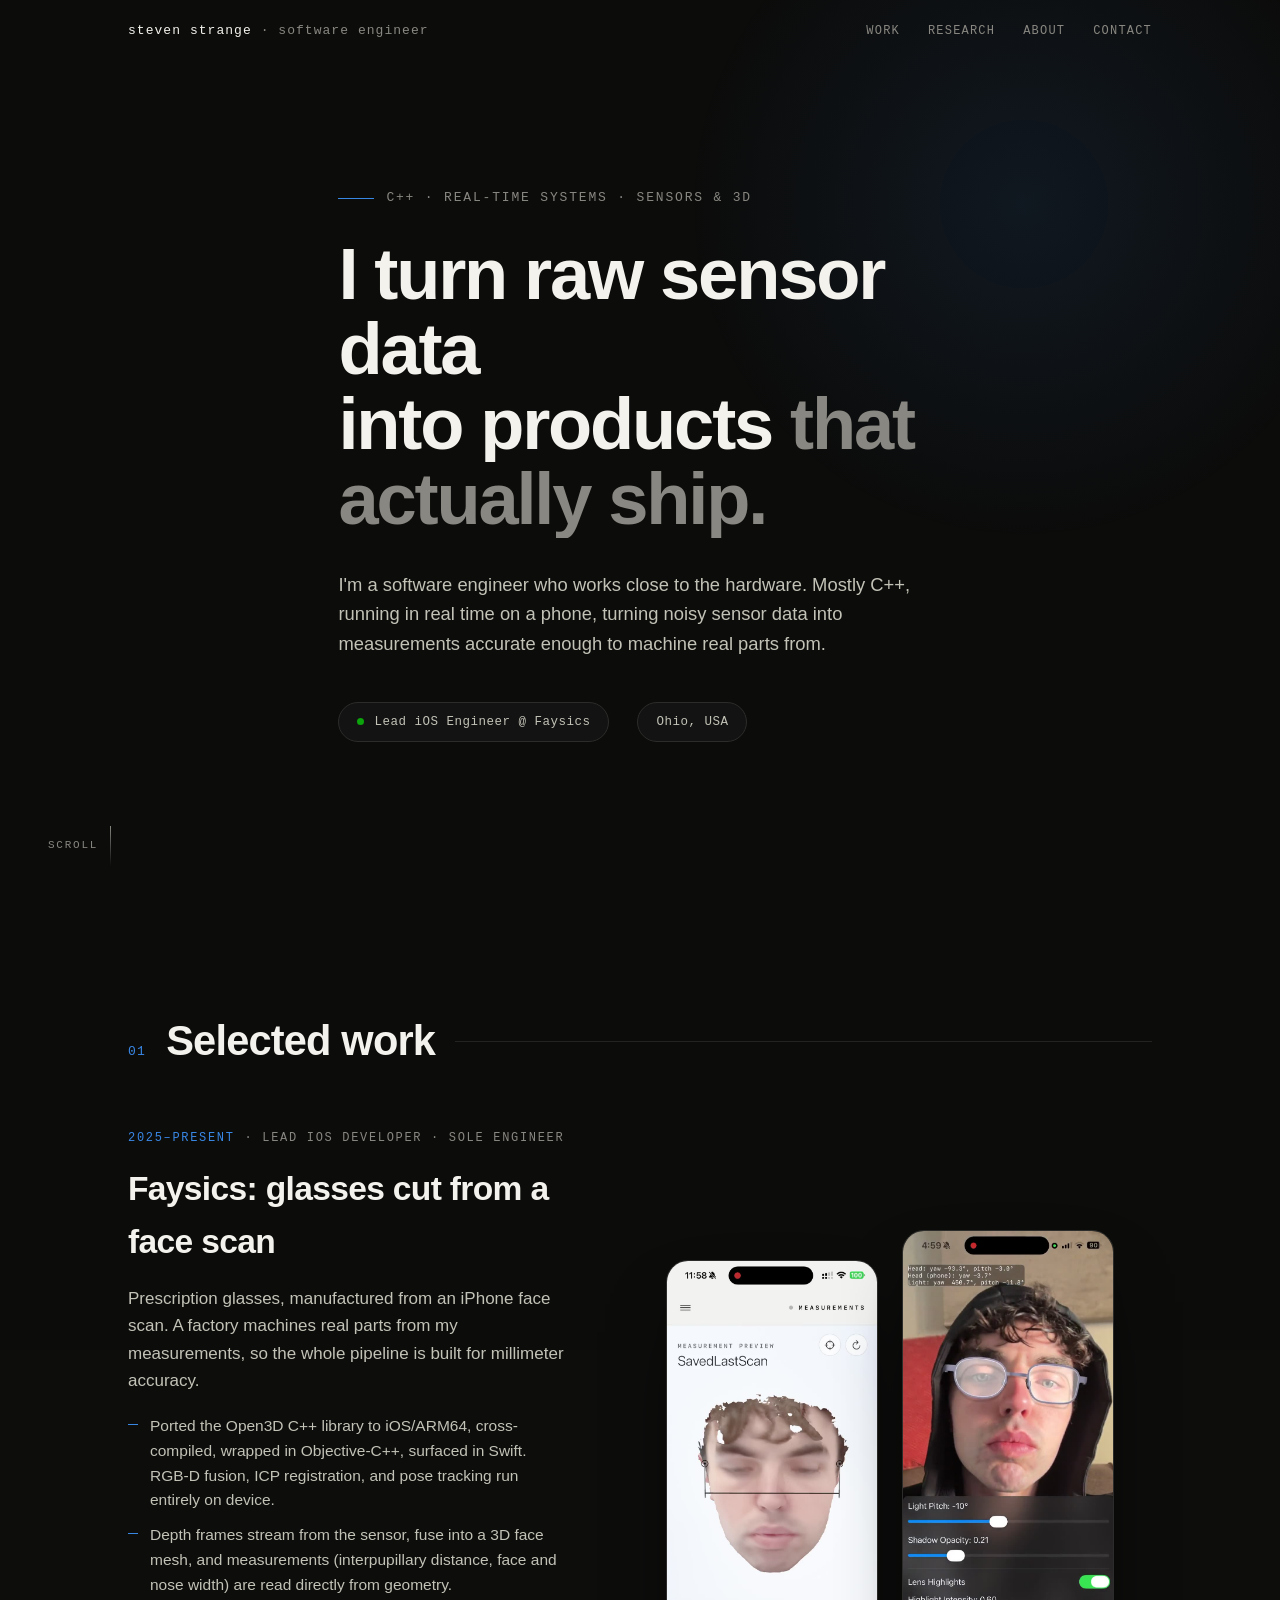
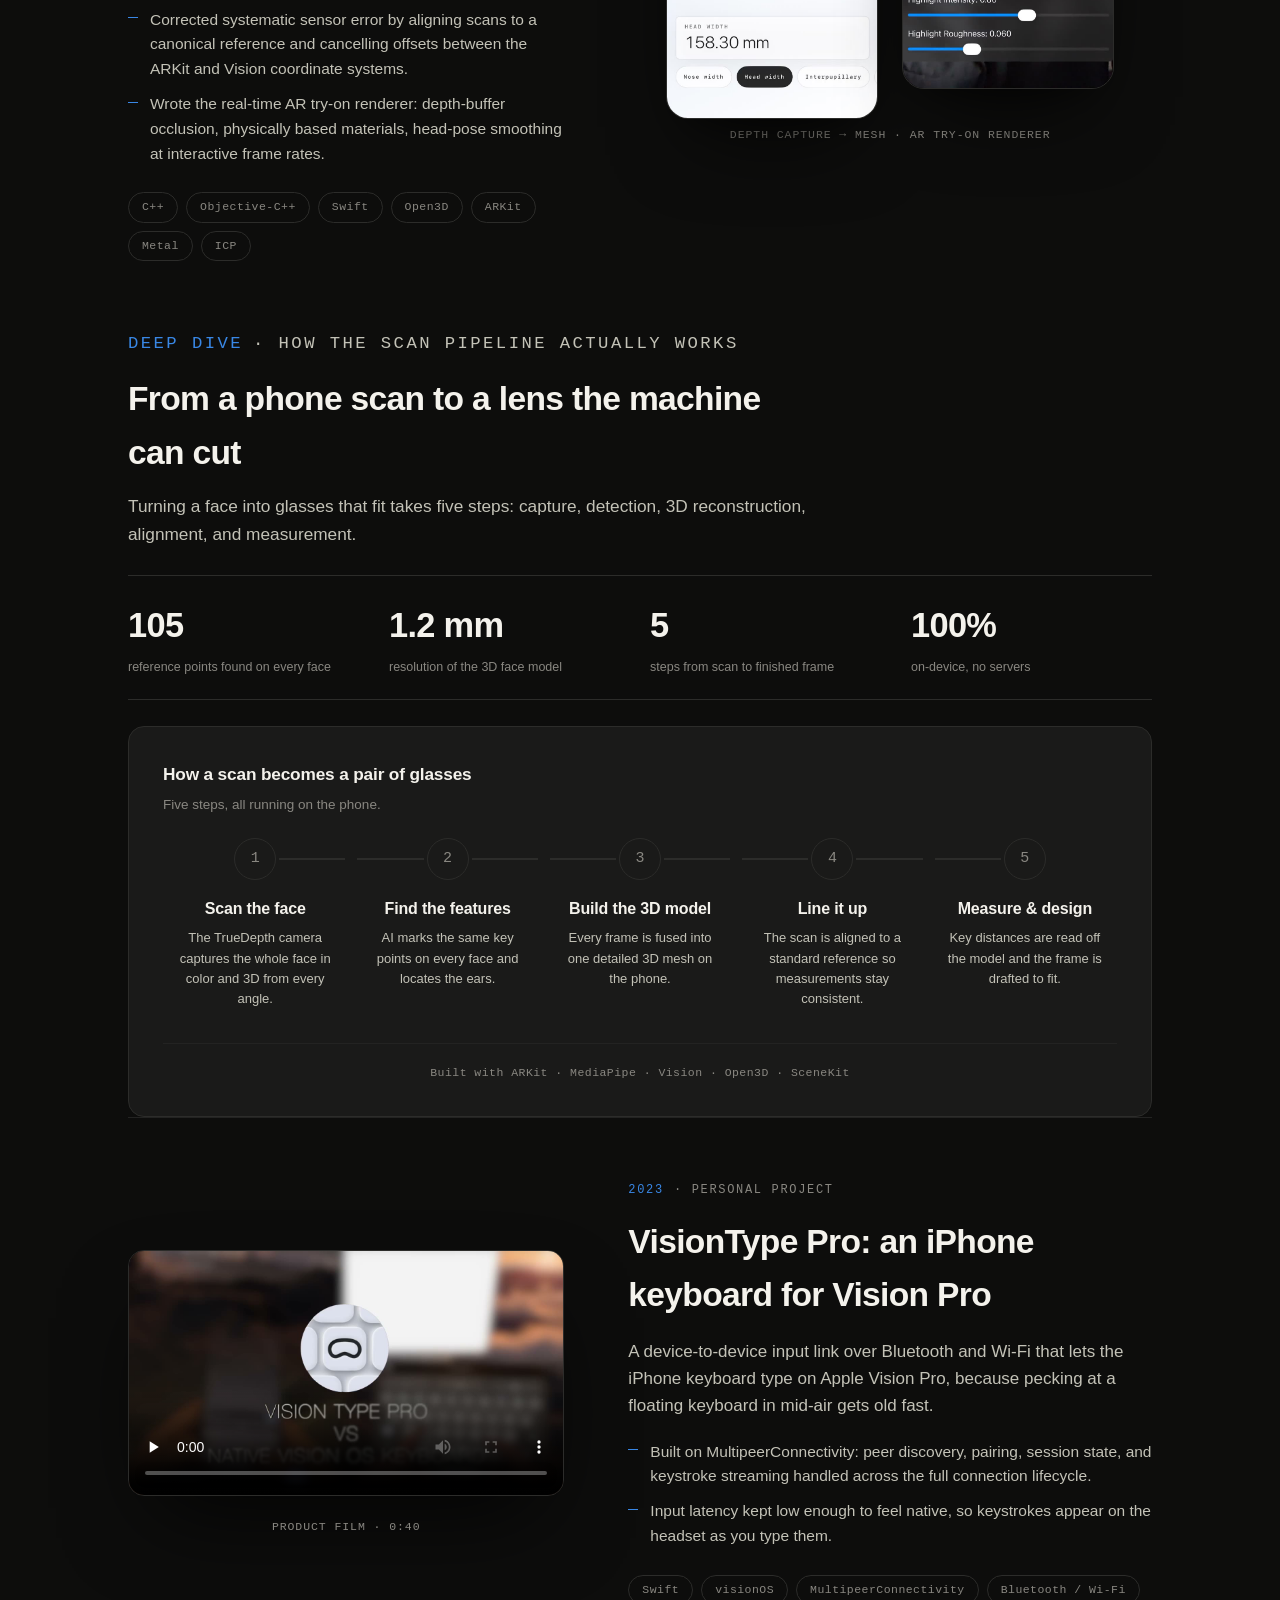
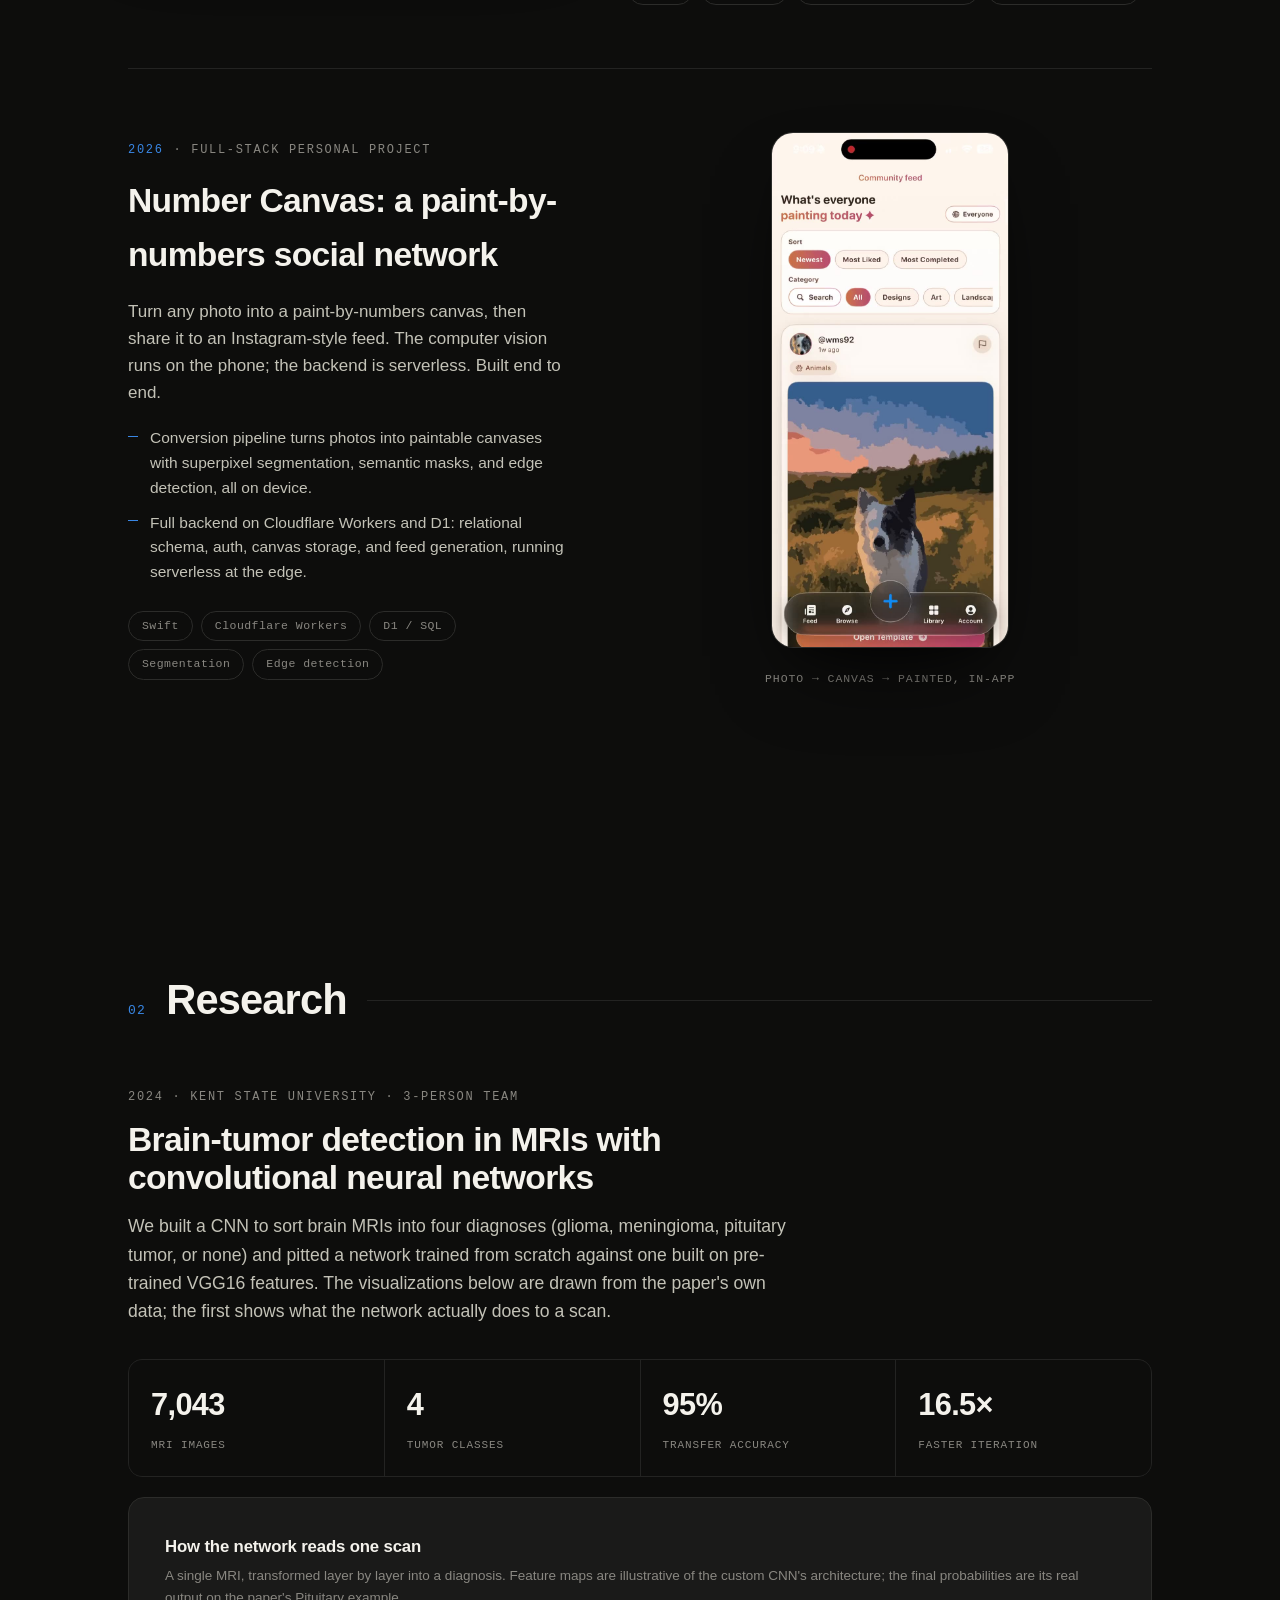
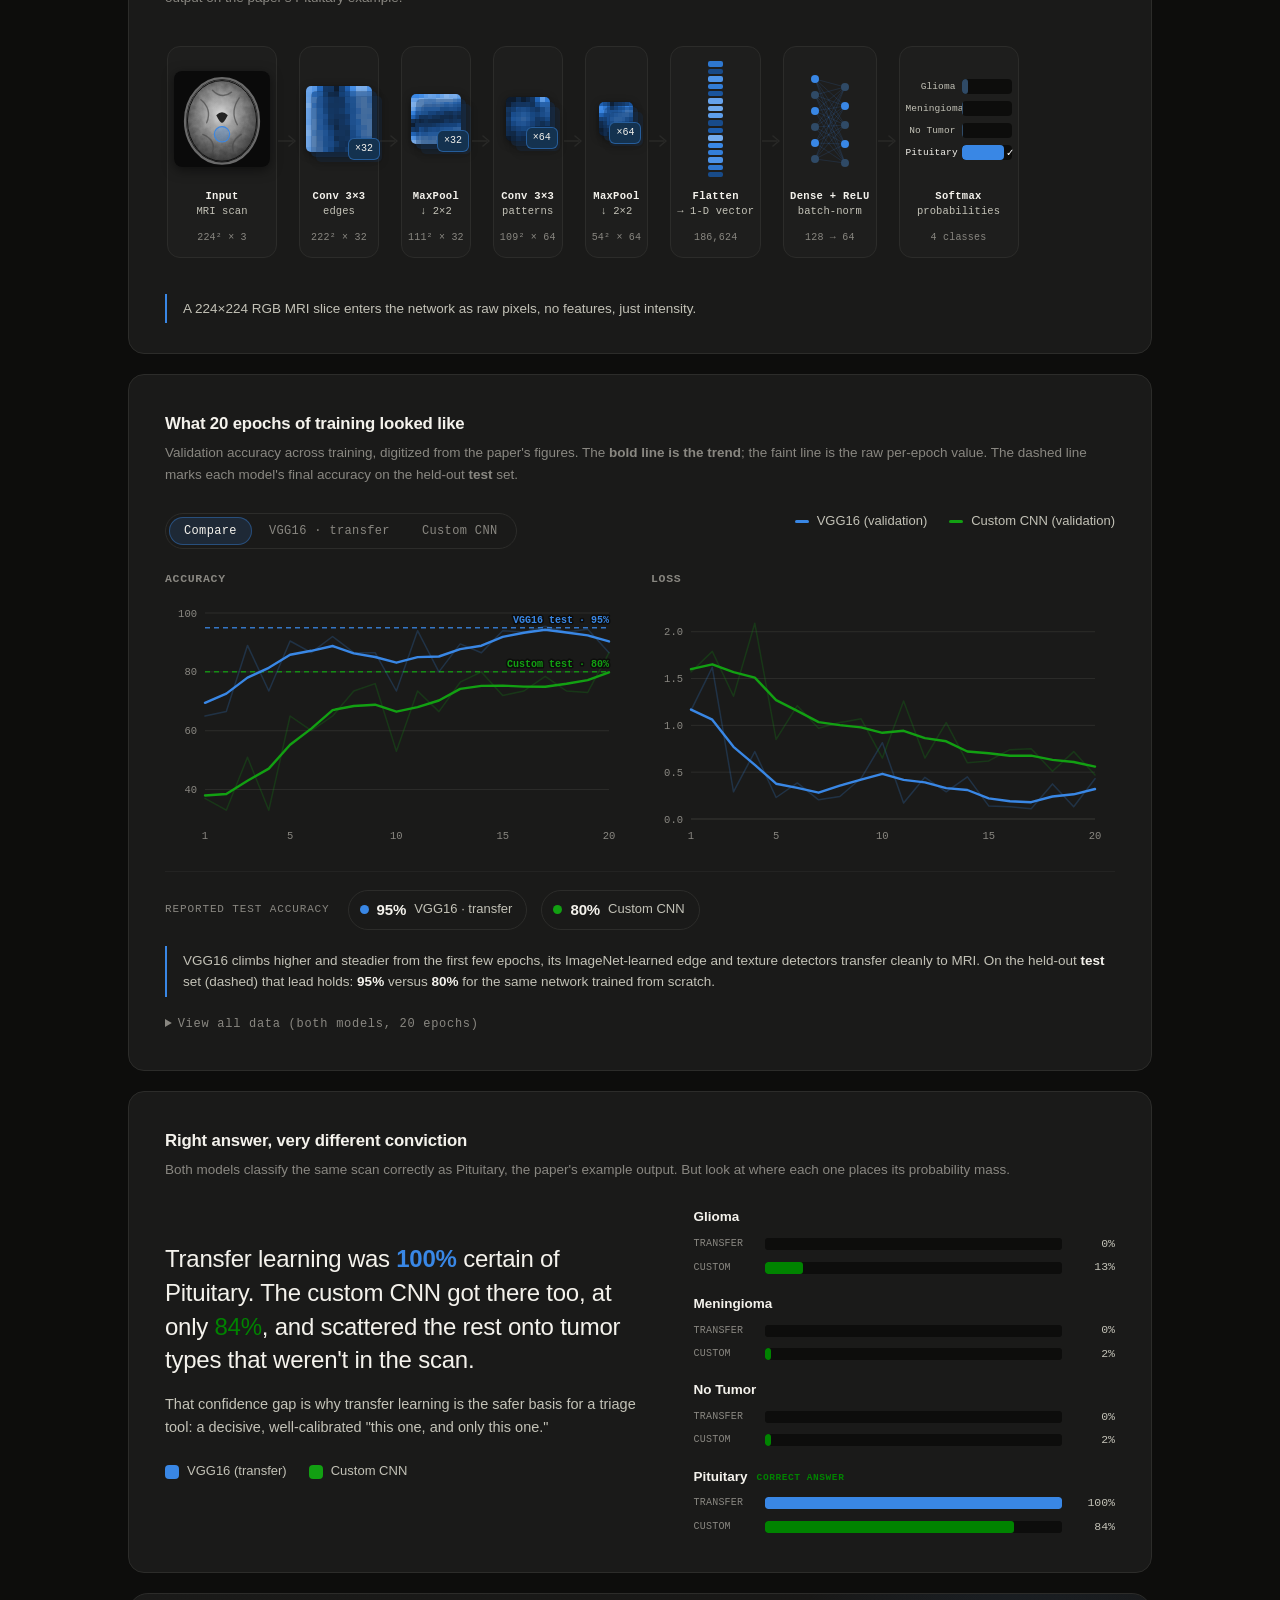
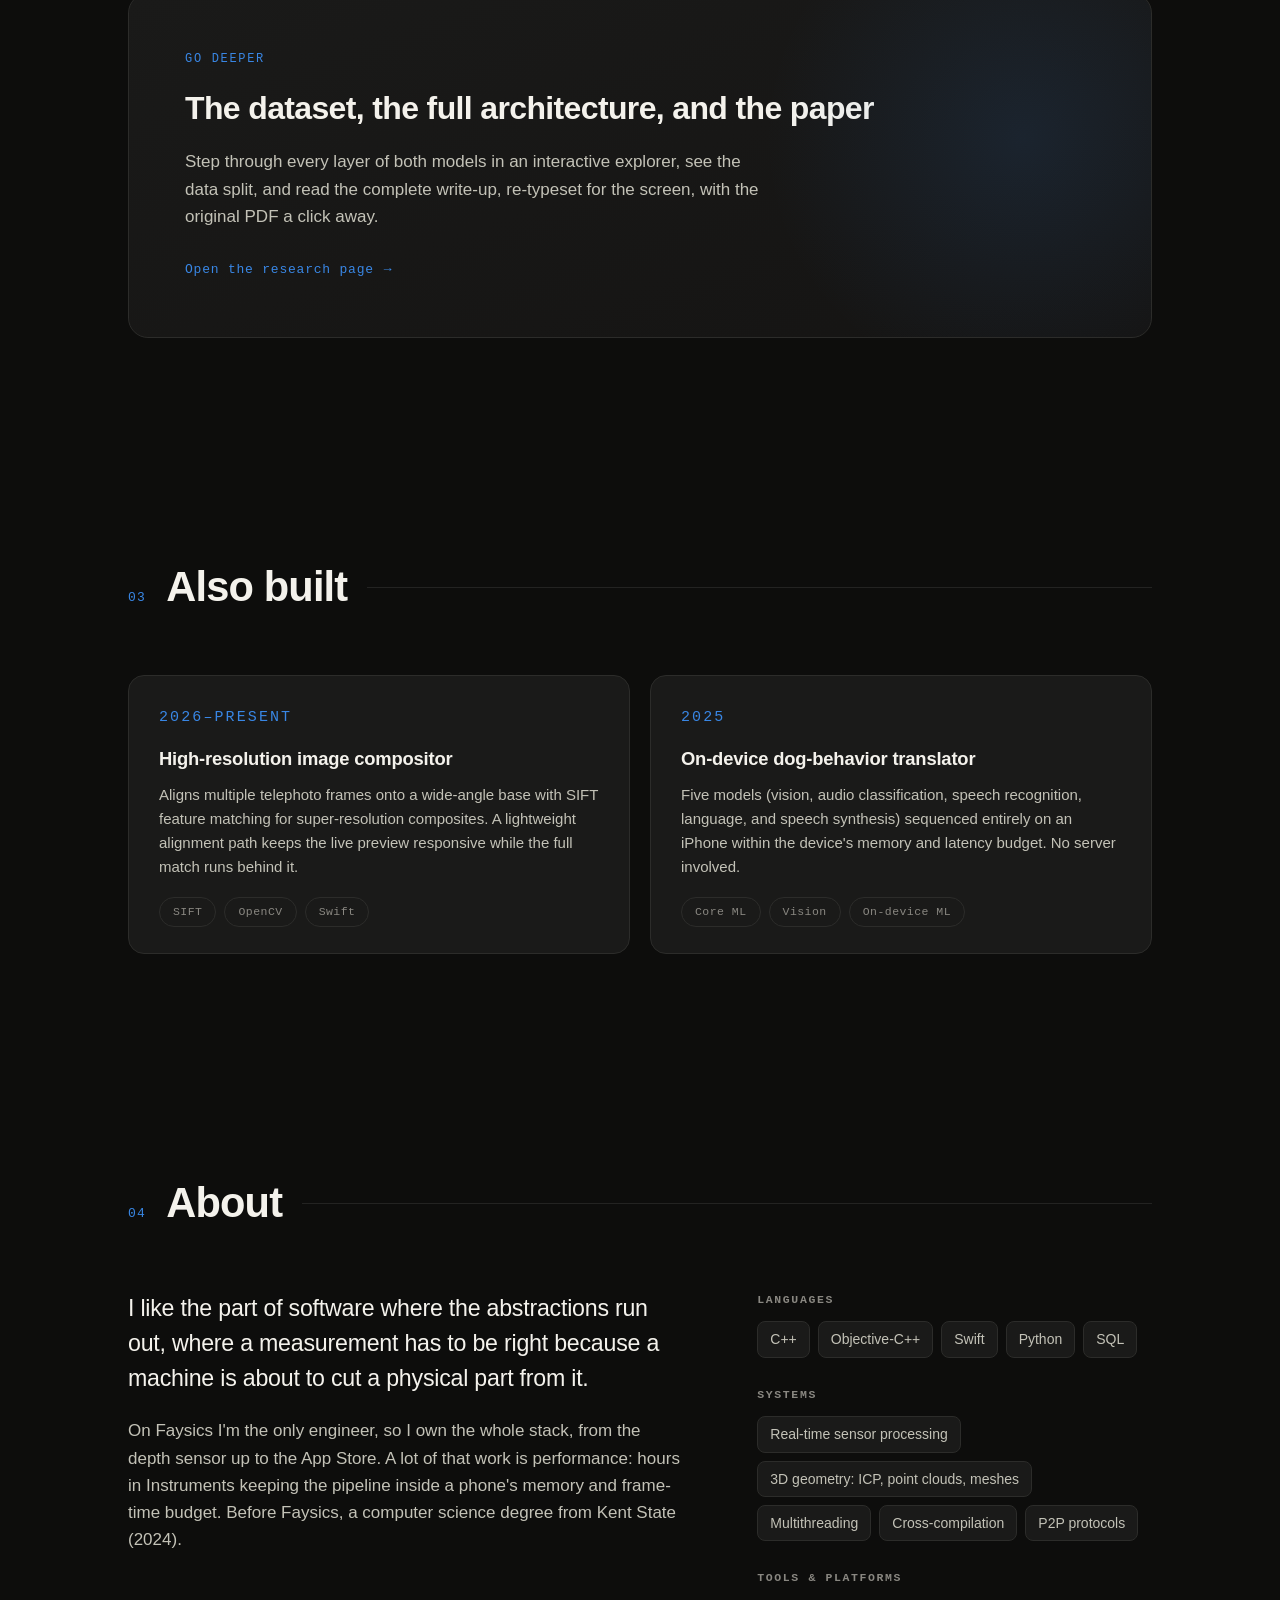
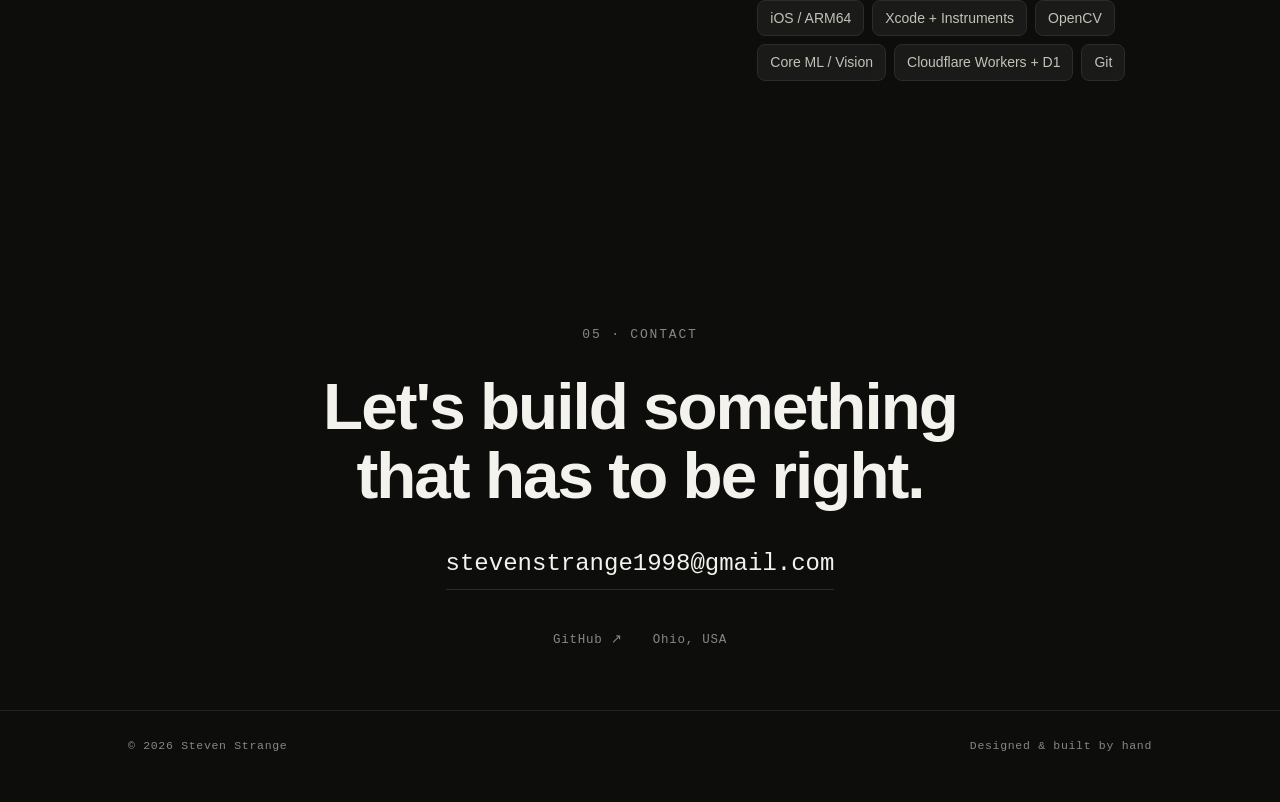
==== commit 8454d92b: "Tighten copy: sharper hero, shorter case/about text Co-Authored-By: Claude Opus 4.8 <noreply@anthrop" ====
--- a/index.html
+++ b/index.html
@@ -25,17 +25,16 @@
 <header class="hero" id="top">
   <div class="hero-glow" id="heroGlow"></div>
   <div class="wrap">
-    <p class="eyebrow fade-up">iOS · C++ · Computer Vision</p>
+    <p class="eyebrow fade-up">C++ · Real-time systems · Sensors &amp; 3D</p>
     <h1>
       <span class="line-mask"><span>I turn raw sensor data</span></span>
-      <span class="line-mask"><span>into products <span class="dim">you can</span></span></span>
-      <span class="line-mask"><span><span class="dim">hold in your hands.</span></span></span>
+      <span class="line-mask"><span>into products <span class="dim">that</span></span></span>
+      <span class="line-mask"><span><span class="dim">actually ship.</span></span></span>
     </h1>
     <p class="hero-sub fade-up d1">
-      Software engineer working at the hardware–software boundary. C++ and Swift
-      systems that turn raw depth-sensor data into manufacturing-grade measurements.
-      Real-time processing on resource-constrained devices, sensor calibration, and
-      3D geometry, shipped end to end.
+      I'm a software engineer who works close to the hardware. Mostly C++, running
+      in real time on a phone, turning noisy sensor data into measurements accurate
+      enough to machine real parts from.
     </p>
     <div class="hero-meta fade-up d2">
       <span class="status-chip"><span class="dot"></span>Lead iOS Engineer @ Faysics</span>
@@ -60,9 +59,9 @@
         <p class="case-kicker"><span class="year">2025–Present</span> · Lead iOS Developer · Sole engineer</p>
         <h3>Faysics: glasses cut from a face scan</h3>
         <p class="case-desc">
-          Prescription eyewear manufactured from measurements captured with the
-          iPhone's TrueDepth camera. Physical parts are cut from my measurements.
-          Errors cost money, so the pipeline is built for accuracy.
+          Prescription glasses, manufactured from an iPhone face scan. A factory
+          machines real parts from my measurements, so the whole pipeline is built
+          for millimeter accuracy.
         </p>
         <ul class="case-points">
           <li>Ported the Open3D C++ library to iOS/ARM64, cross-compiled, wrapped in Objective-C++, surfaced in Swift. RGB-D fusion, ICP registration, and pose tracking run entirely on device.</li>
@@ -154,9 +153,9 @@
         <p class="case-kicker"><span class="year">2026</span> · Full-stack personal project</p>
         <h3>Number Canvas: a paint-by-numbers social network</h3>
         <p class="case-desc">
-          Turn any photo into a paintable canvas, then share it to an
-          Instagram-style feed. Client-side computer vision, serverless backend,
-          designed and built end to end.
+          Turn any photo into a paint-by-numbers canvas, then share it to an
+          Instagram-style feed. The computer vision runs on the phone; the backend
+          is serverless. Built end to end.
         </p>
         <ul class="case-points">
           <li>Conversion pipeline turns photos into paintable canvases with superpixel segmentation, semantic masks, and edge detection, all on device.</li>
@@ -278,12 +277,10 @@
           part from it.
         </p>
         <p>
-          As the sole engineer on Faysics I own everything from the depth sensor to
-          the App Store: capture, geometry processing, measurement extraction,
-          rendering, and release, profiled with Instruments to keep the
-          capture-to-mesh pipeline inside a phone's frame-time and memory budget.
-          Before that: a computer science degree from Kent State University (2024)
-          and a habit of building things that bridge devices, models, and people.
+          On Faysics I'm the only engineer, so I own the whole stack, from the depth
+          sensor up to the App Store. A lot of that work is performance: hours in
+          Instruments keeping the pipeline inside a phone's memory and frame-time
+          budget. Before Faysics, a computer science degree from Kent State (2024).
         </p>
       </div>
       <div class="reveal" style="--rd:.1s">
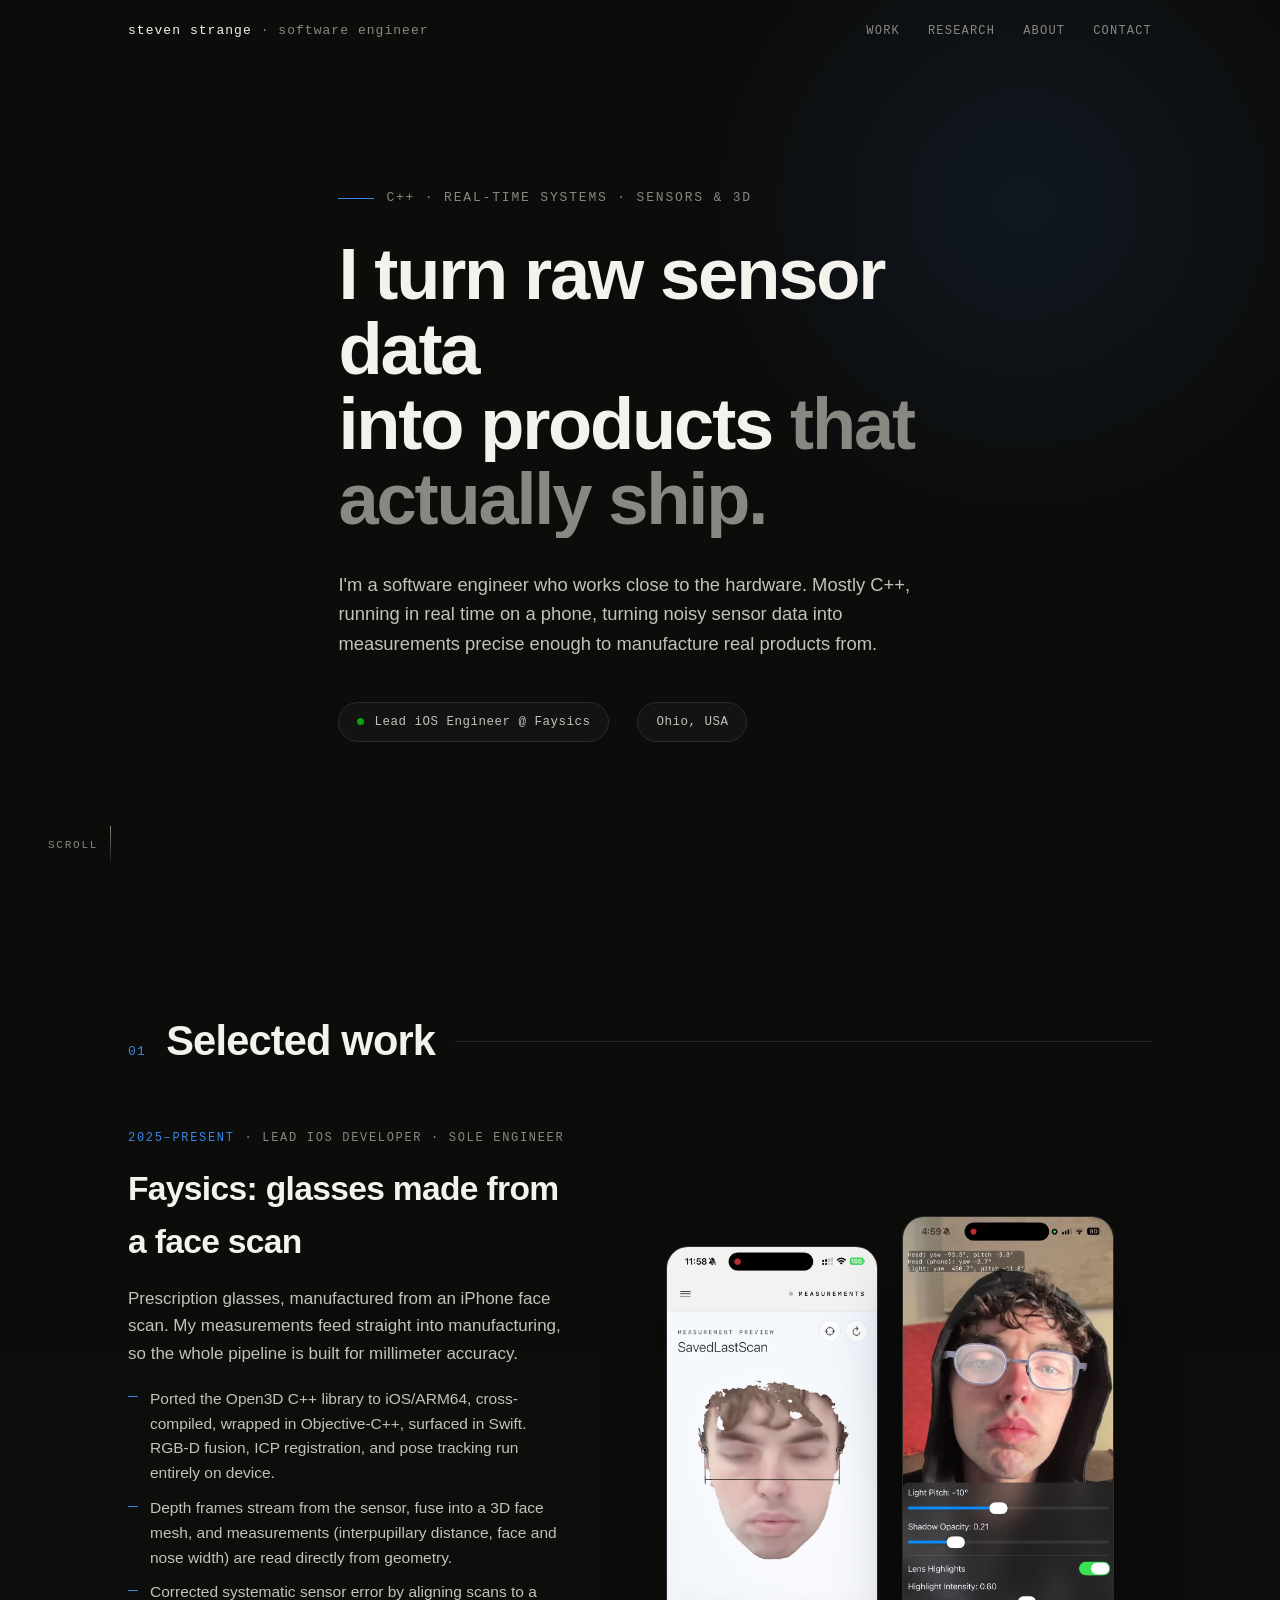
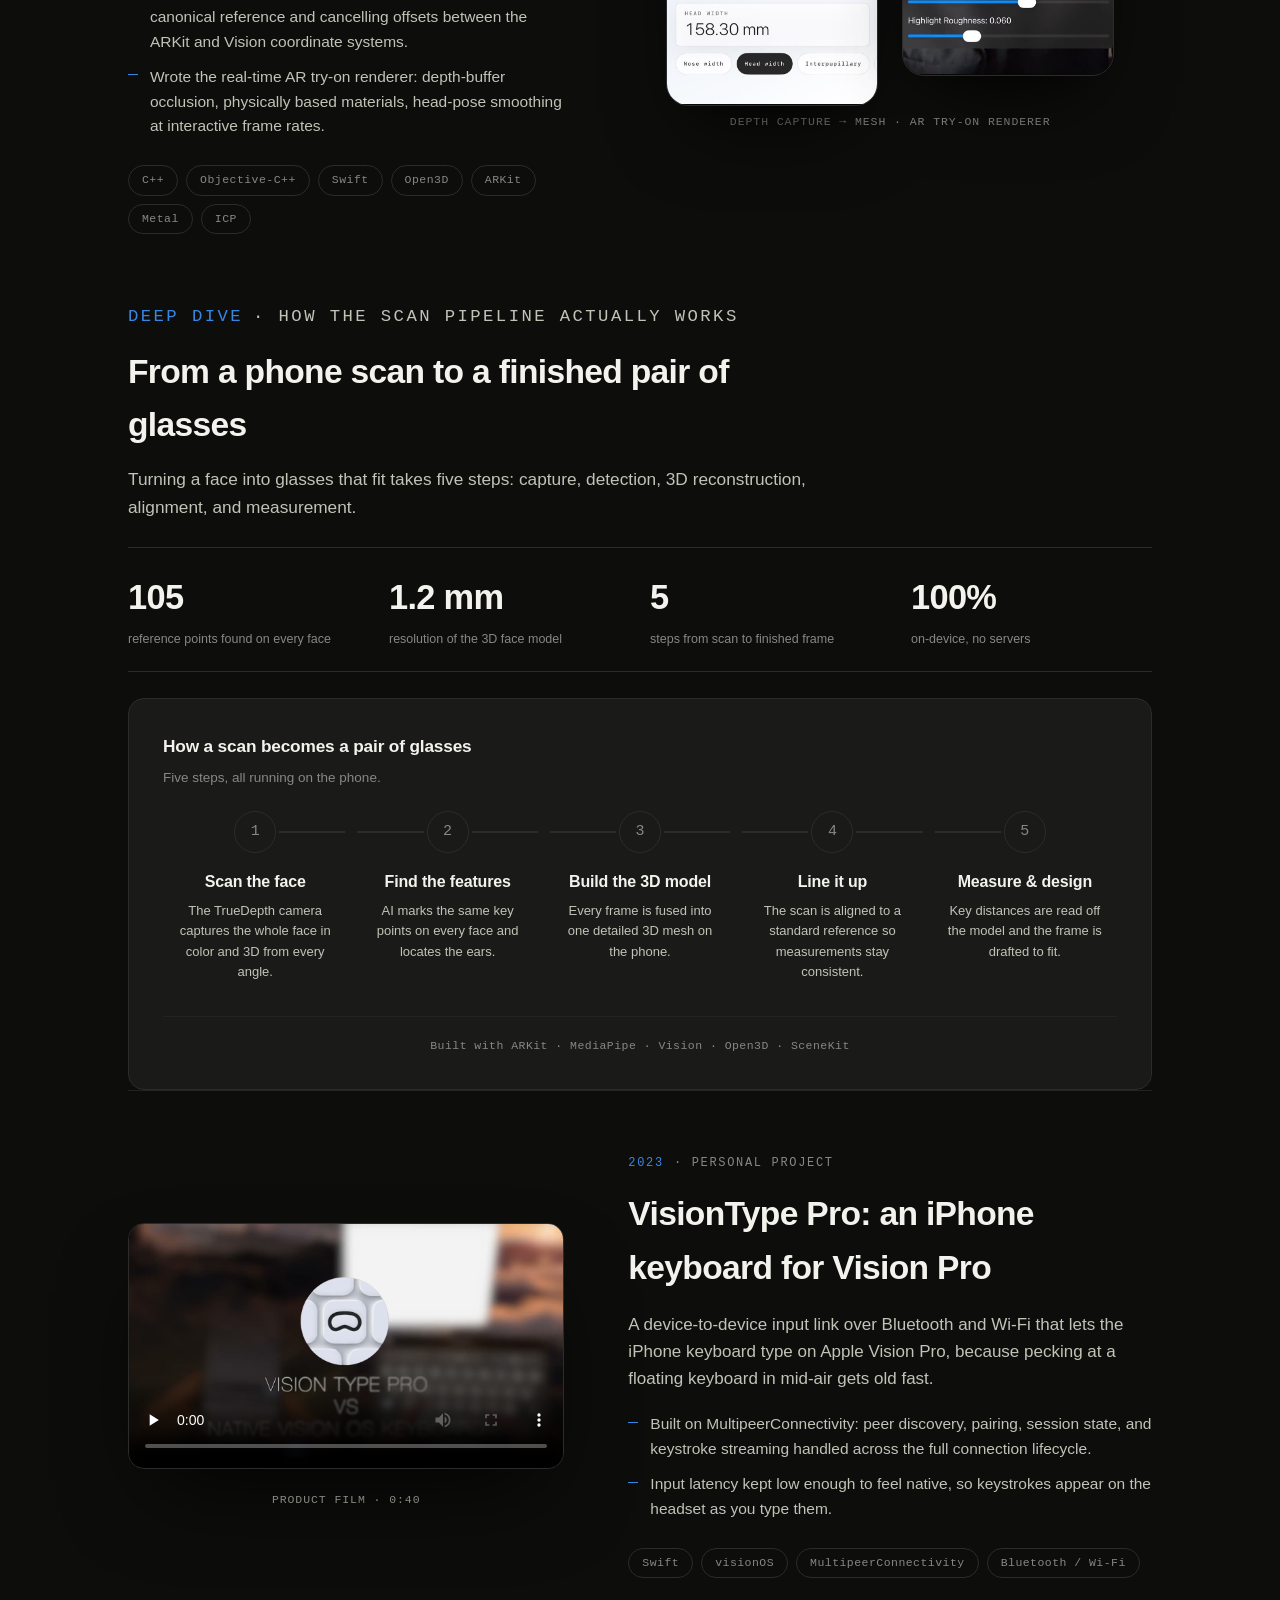
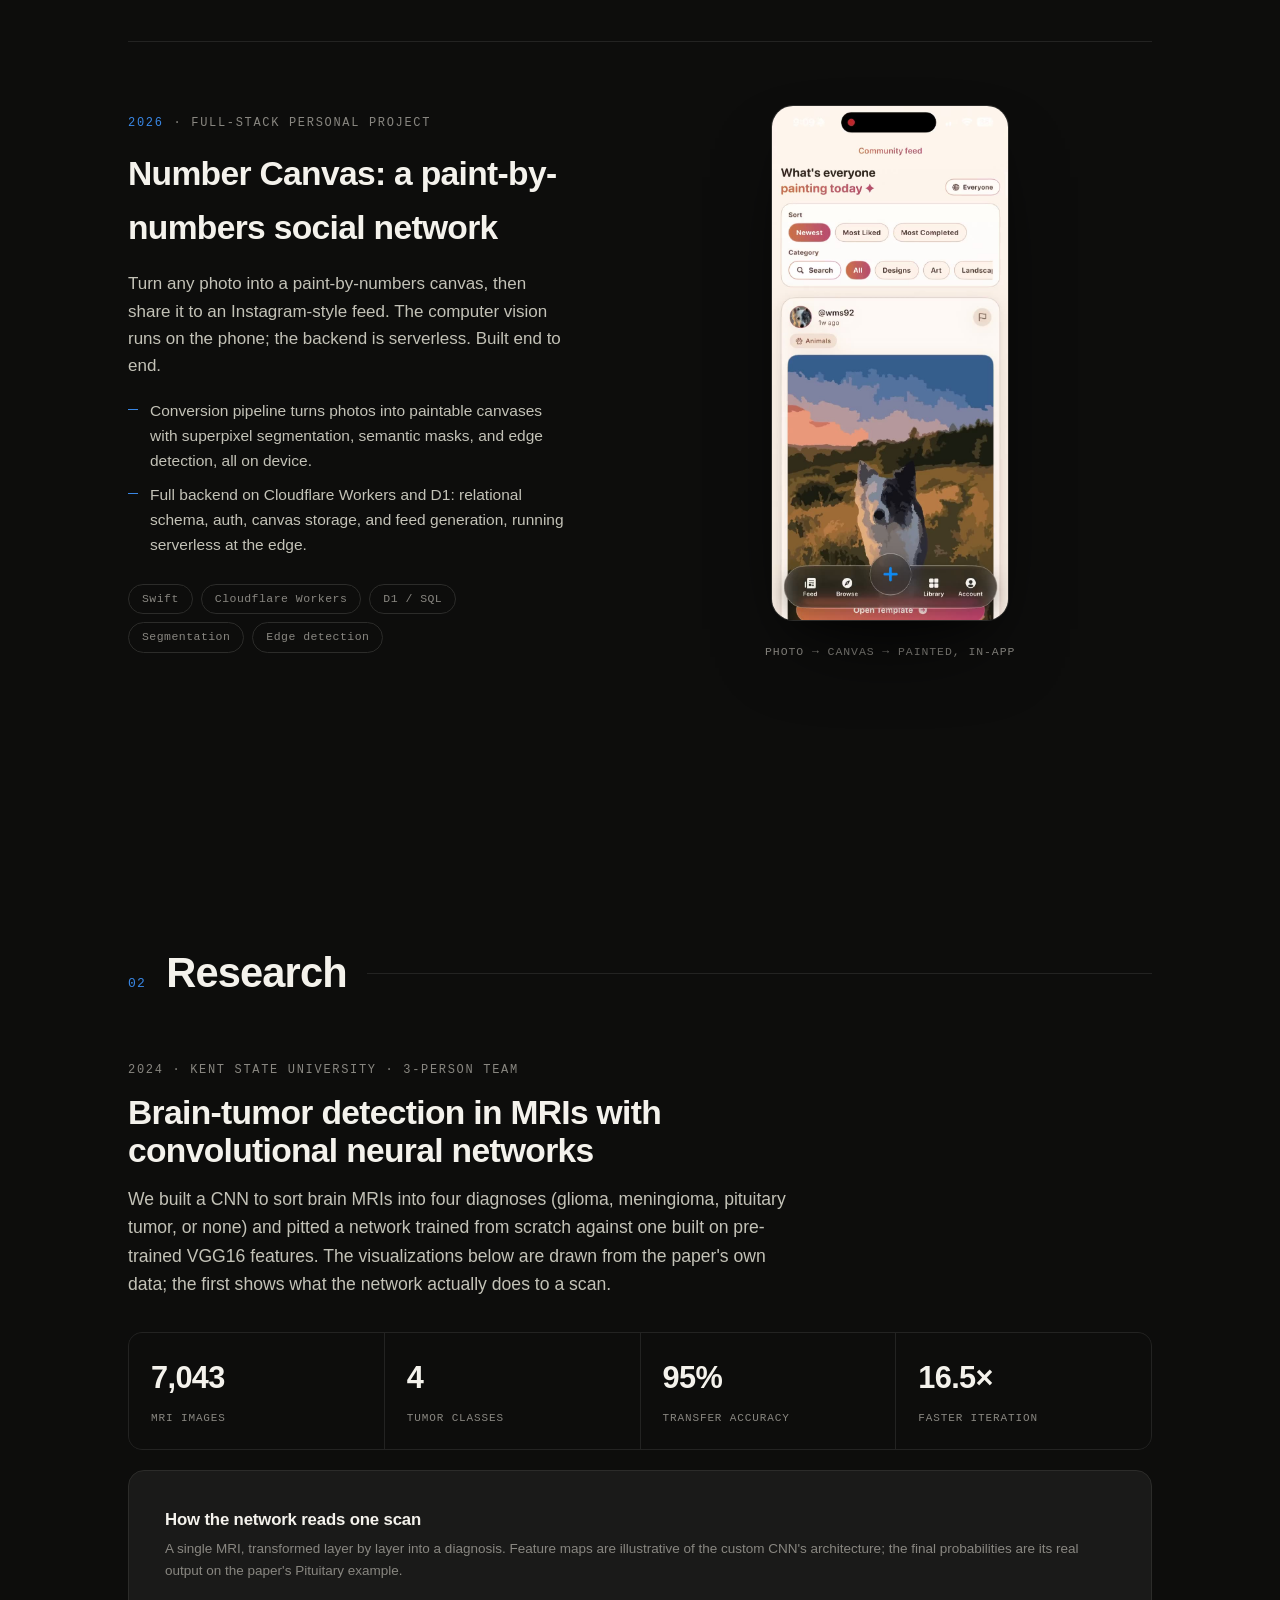
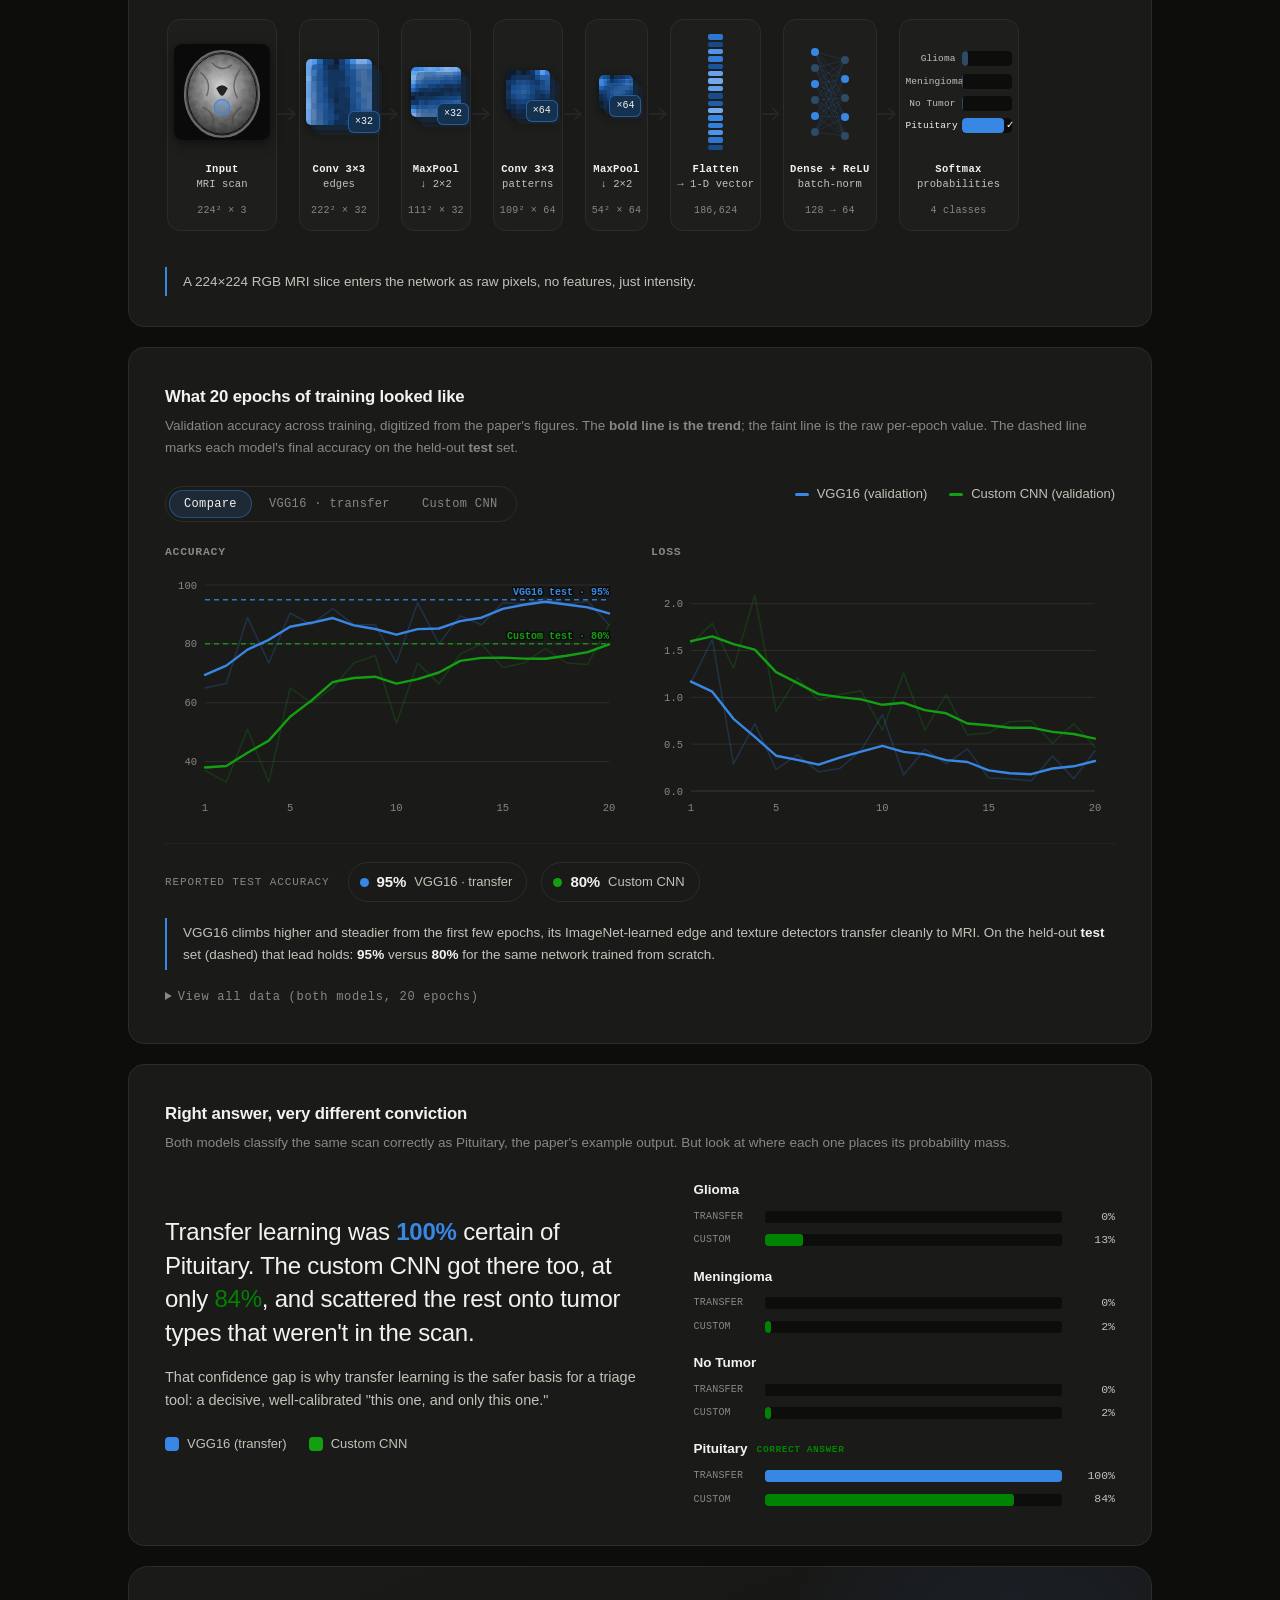
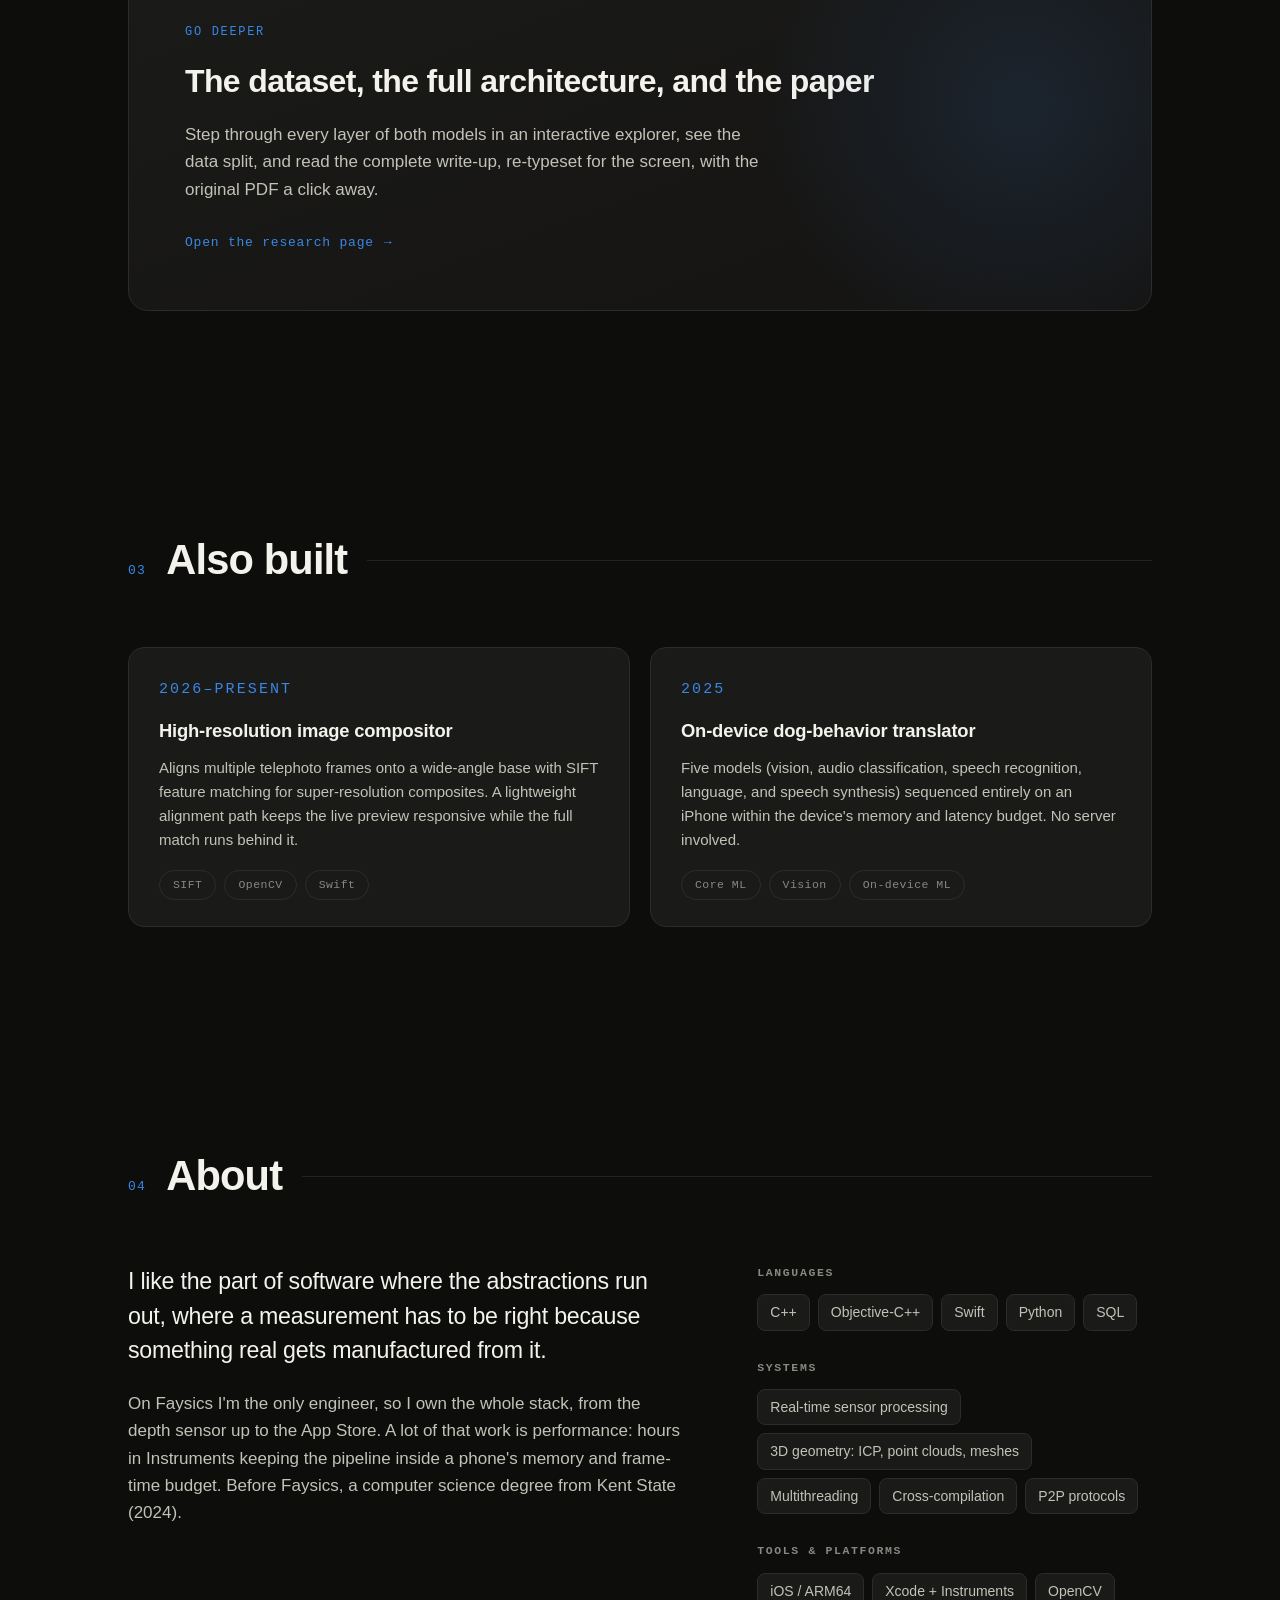
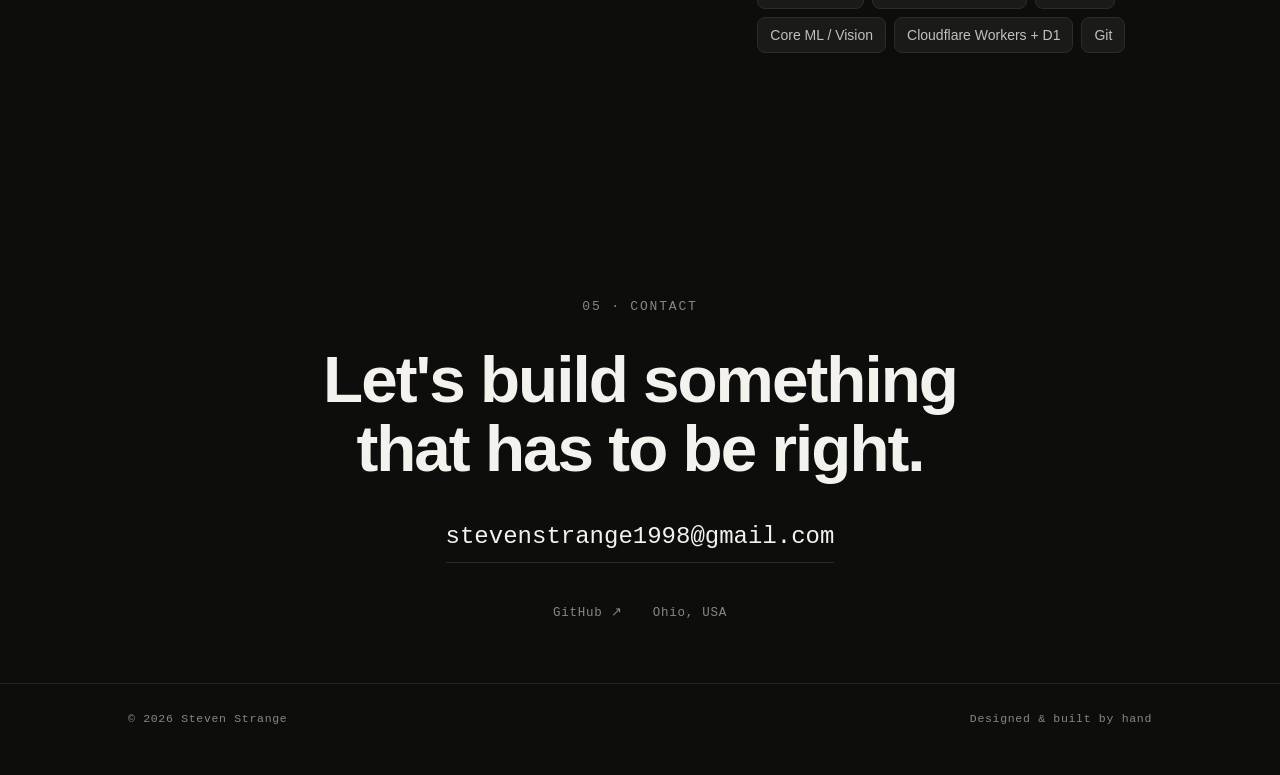
==== commit a6353537: "Fix copy: glasses are manufactured, not machined/cut Co-Authored-By: Claude Opus 4.8 <noreply@anthro" ====
--- a/index.html
+++ b/index.html
@@ -33,8 +33,8 @@
     </h1>
     <p class="hero-sub fade-up d1">
       I'm a software engineer who works close to the hardware. Mostly C++, running
-      in real time on a phone, turning noisy sensor data into measurements accurate
-      enough to machine real parts from.
+      in real time on a phone, turning noisy sensor data into measurements precise
+      enough to manufacture real products from.
     </p>
     <div class="hero-meta fade-up d2">
       <span class="status-chip"><span class="dot"></span>Lead iOS Engineer @ Faysics</span>
@@ -57,11 +57,11 @@
     <article class="case">
       <div class="case-text reveal">
         <p class="case-kicker"><span class="year">2025–Present</span> · Lead iOS Developer · Sole engineer</p>
-        <h3>Faysics: glasses cut from a face scan</h3>
+        <h3>Faysics: glasses made from a face scan</h3>
         <p class="case-desc">
-          Prescription glasses, manufactured from an iPhone face scan. A factory
-          machines real parts from my measurements, so the whole pipeline is built
-          for millimeter accuracy.
+          Prescription glasses, manufactured from an iPhone face scan. My
+          measurements feed straight into manufacturing, so the whole pipeline is
+          built for millimeter accuracy.
         </p>
         <ul class="case-points">
           <li>Ported the Open3D C++ library to iOS/ARM64, cross-compiled, wrapped in Objective-C++, surfaced in Swift. RGB-D fusion, ICP registration, and pose tracking run entirely on device.</li>
@@ -97,7 +97,7 @@
     <div class="fpx reveal">
       <div class="fpx-head">
         <p class="case-kicker"><span class="year">Deep dive</span> · How the scan pipeline actually works</p>
-        <h3>From a phone scan to a lens the machine can cut</h3>
+        <h3>From a phone scan to a finished pair of glasses</h3>
         <p>
           Turning a face into glasses that fit takes five steps: capture,
           detection, 3D reconstruction, alignment, and measurement.
@@ -273,8 +273,8 @@
       <div class="reveal">
         <p class="lede">
           I like the part of software where the abstractions run out, where a
-          measurement has to be right because a machine is about to cut a physical
-          part from it.
+          measurement has to be right because something real gets manufactured
+          from it.
         </p>
         <p>
           On Faysics I'm the only engineer, so I own the whole stack, from the depth
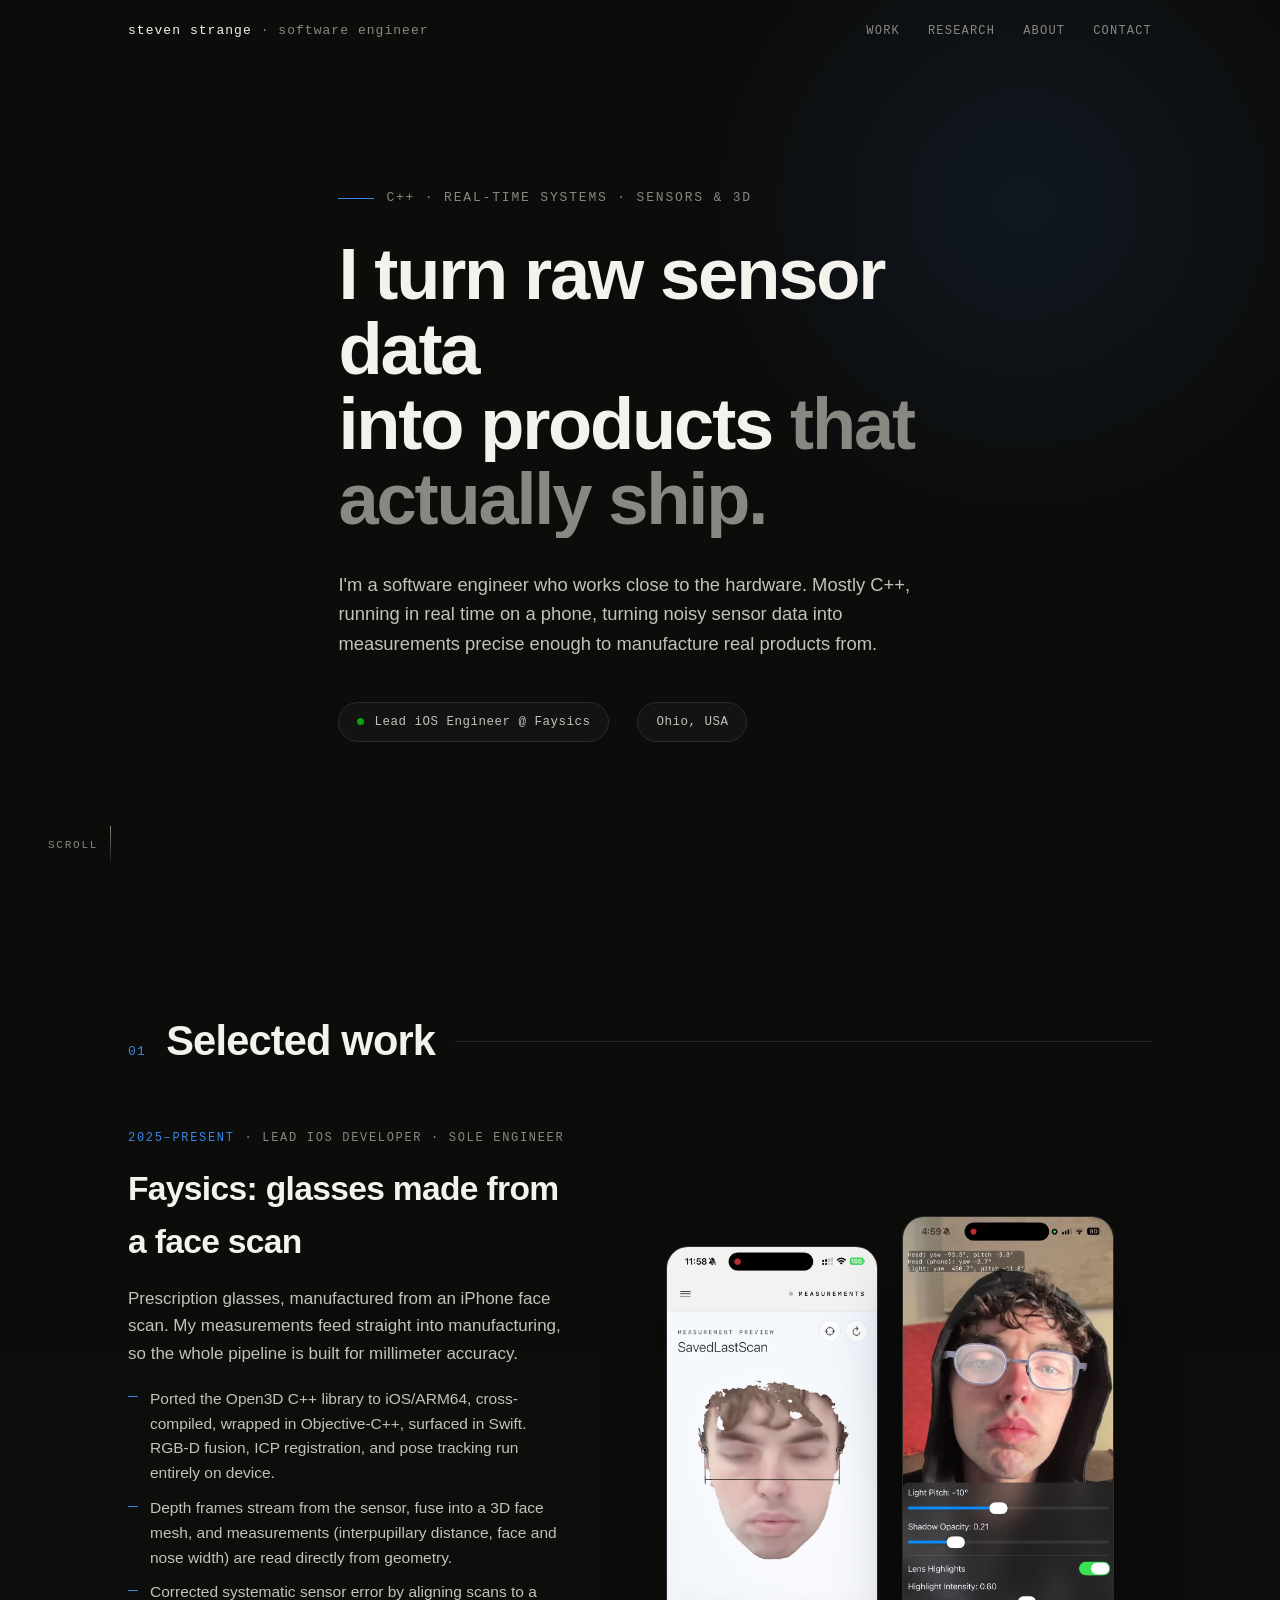
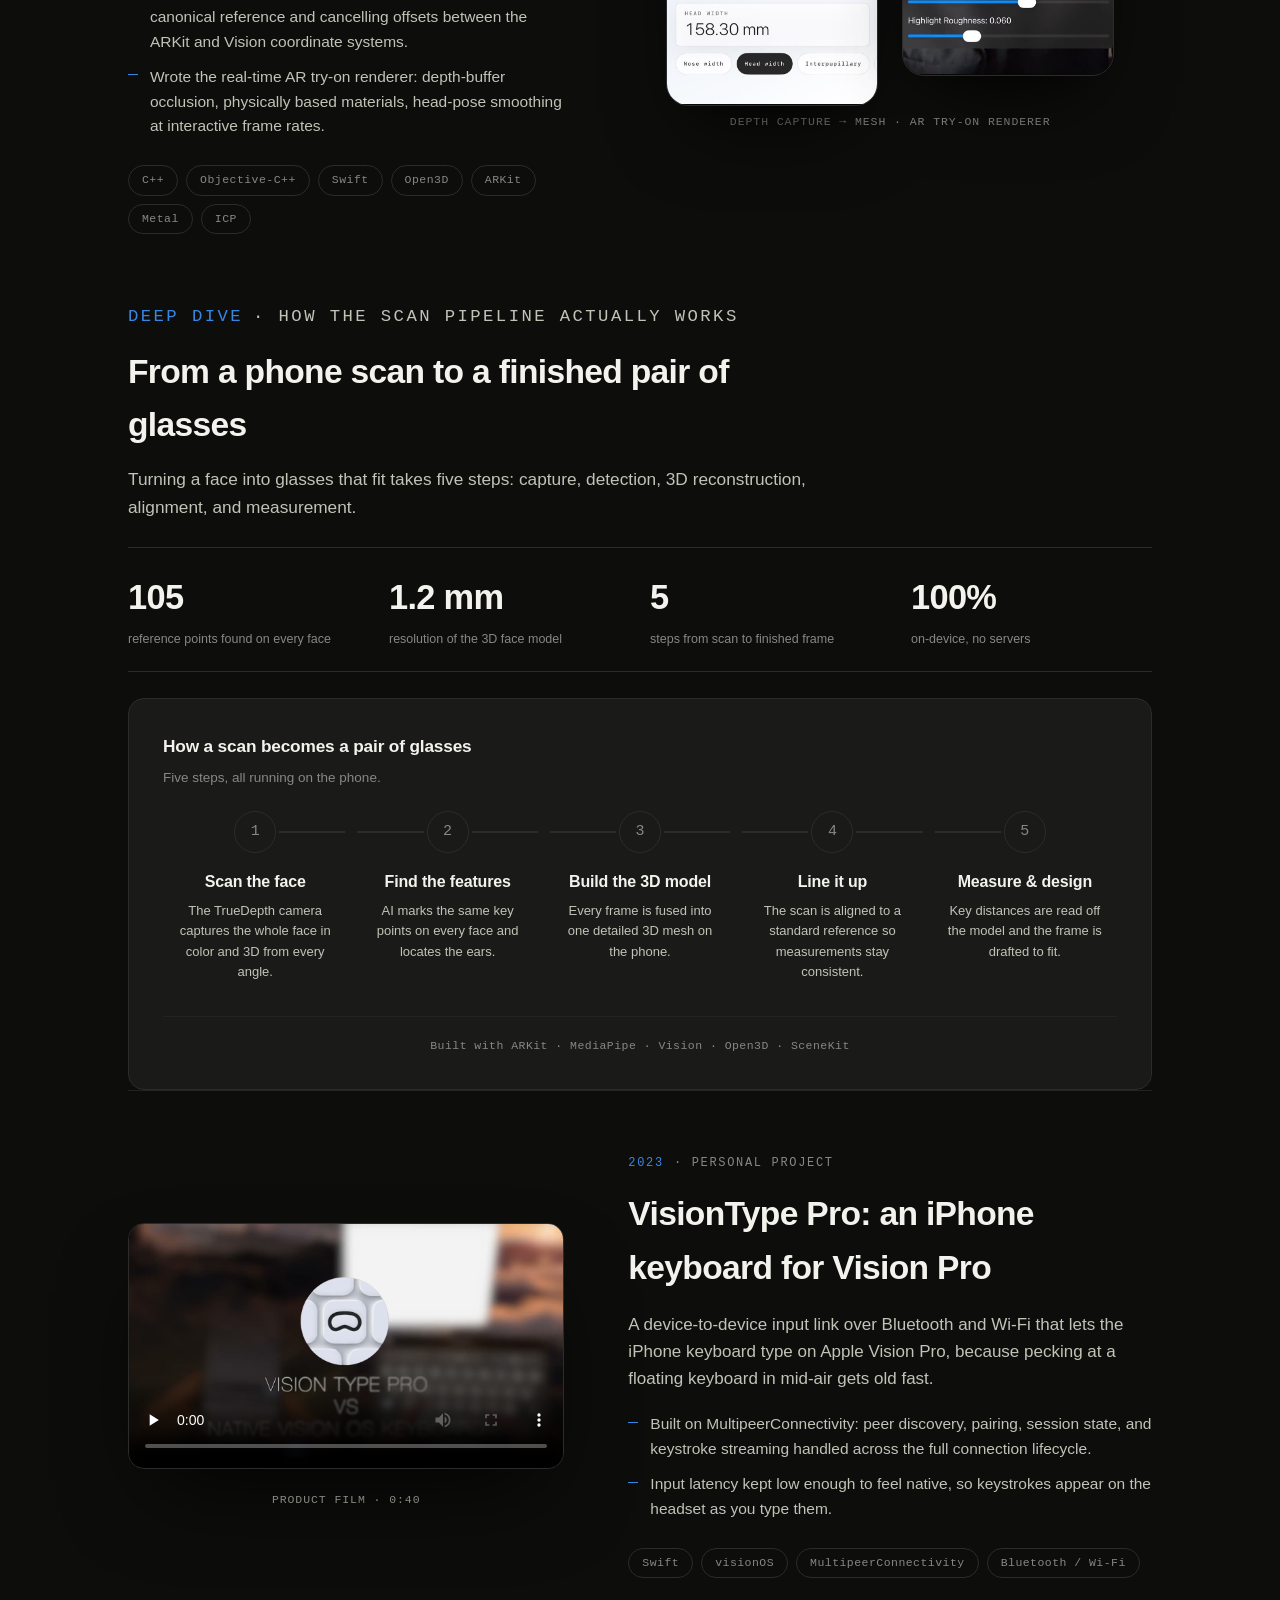
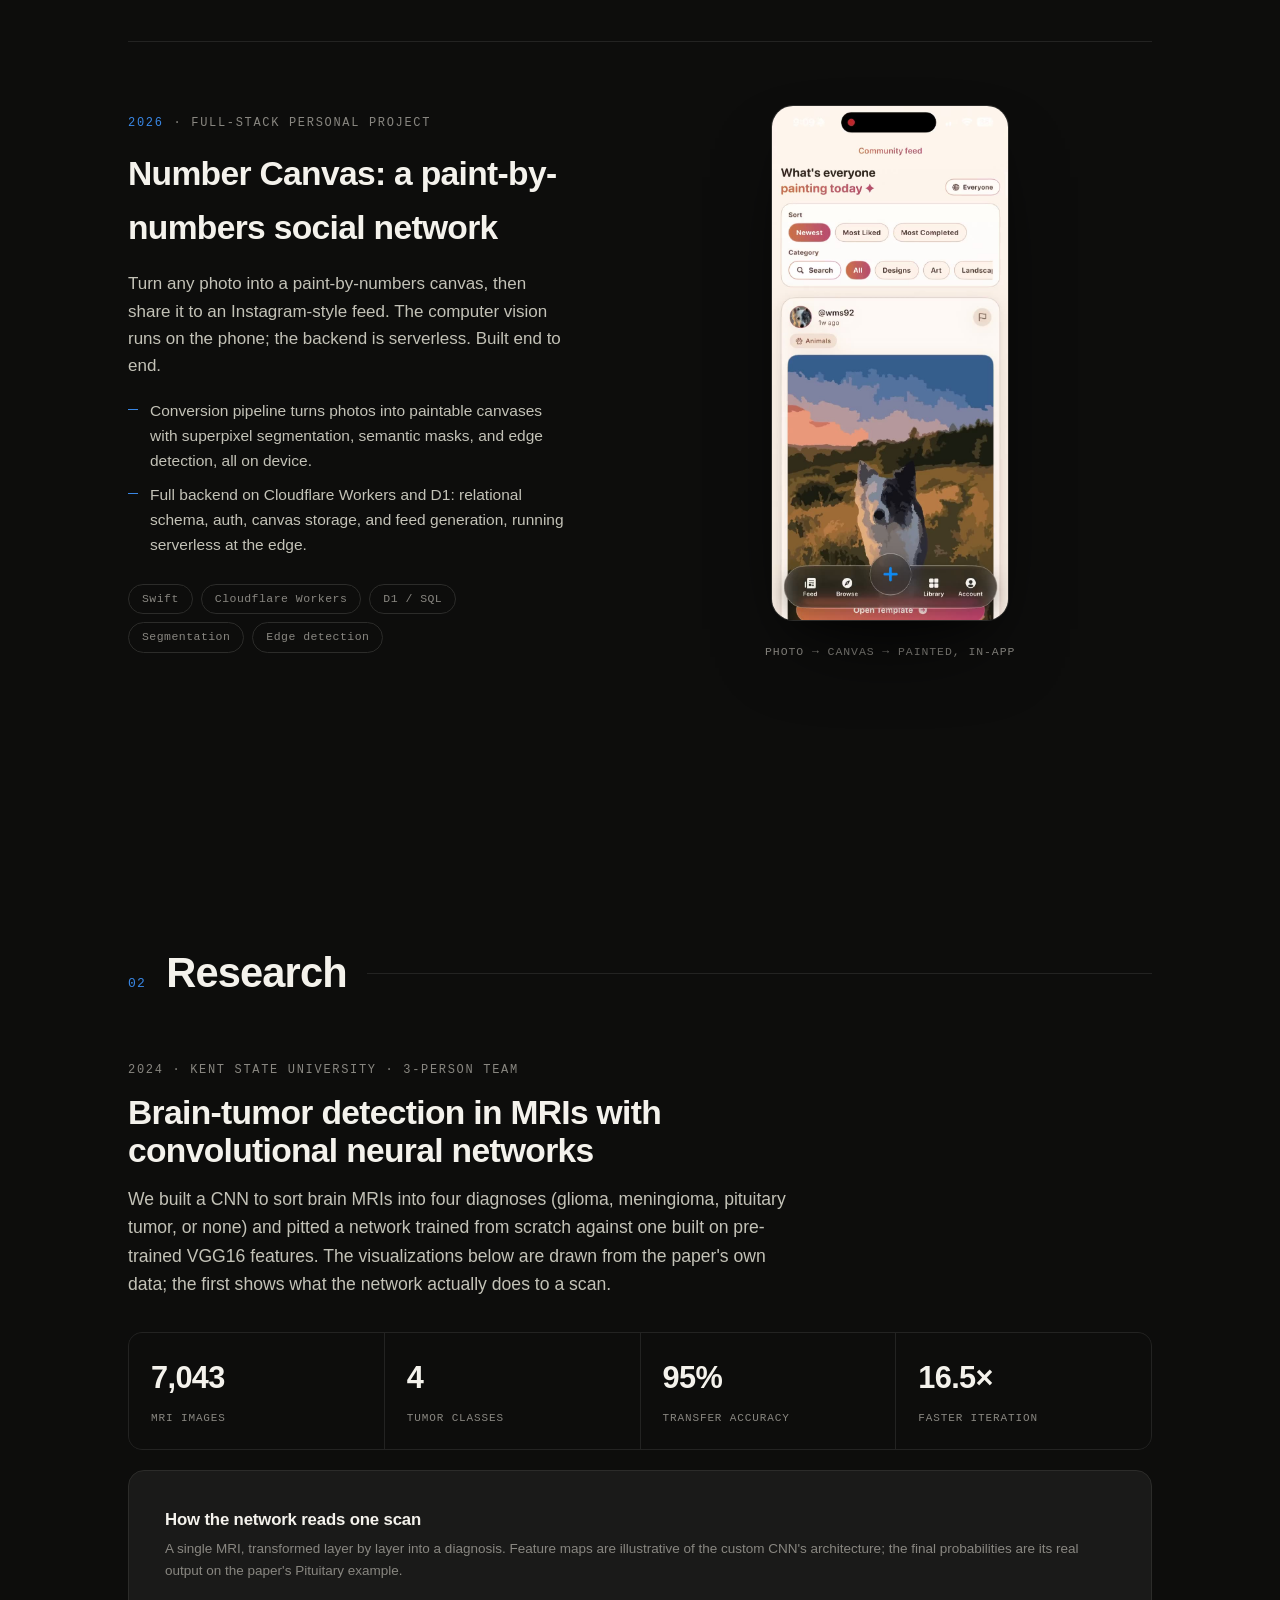
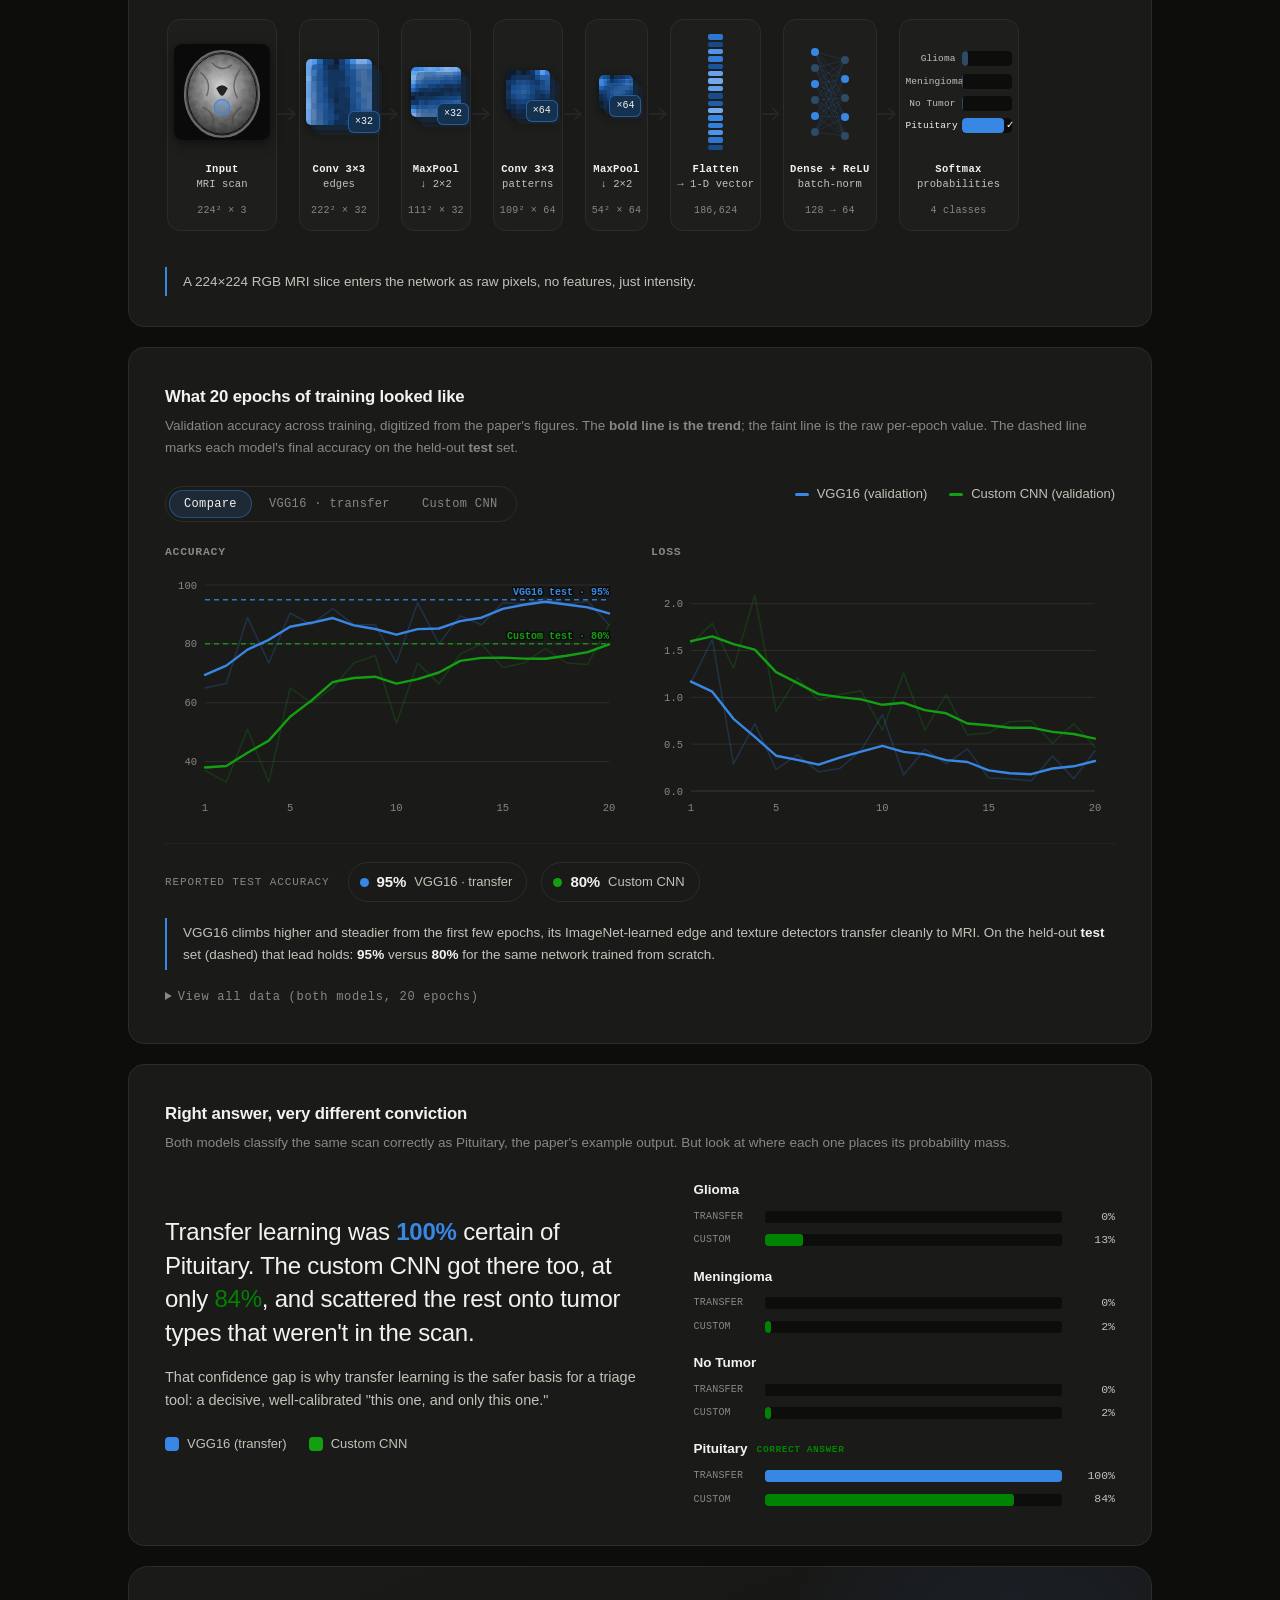
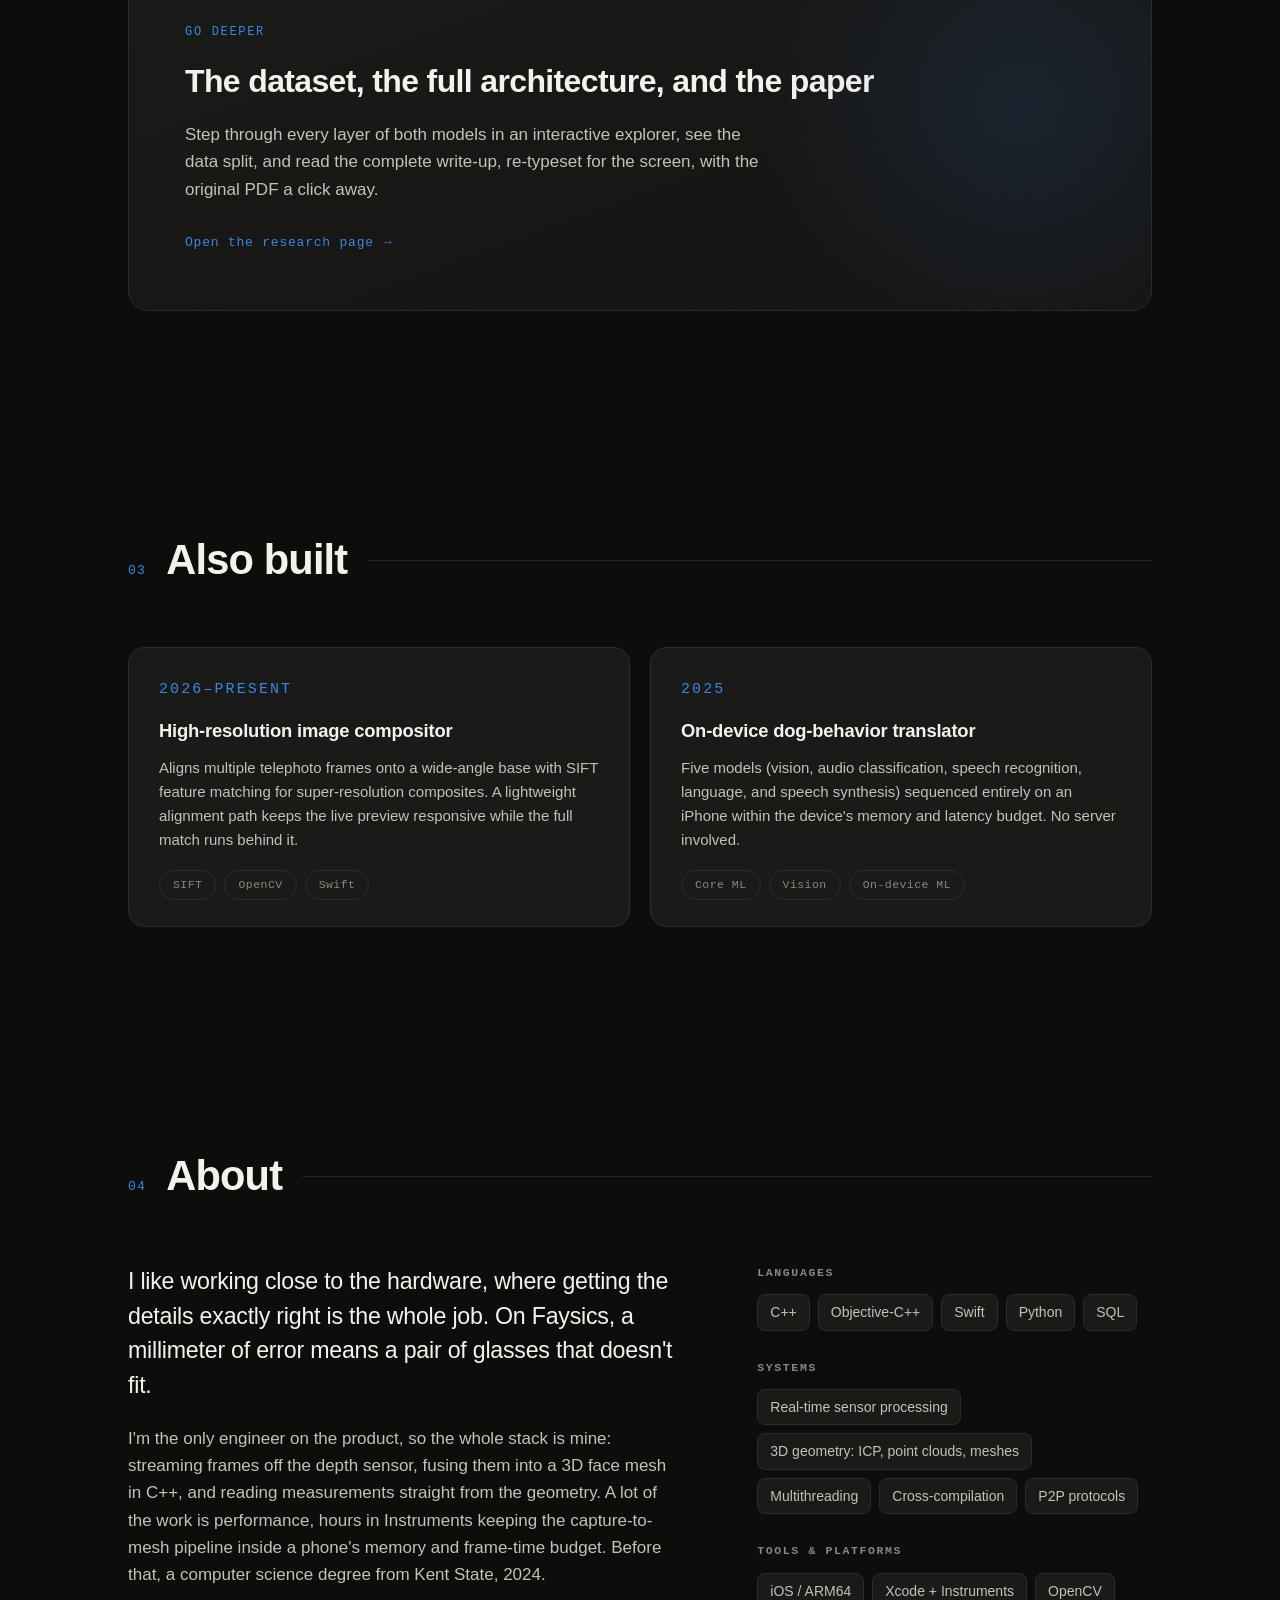
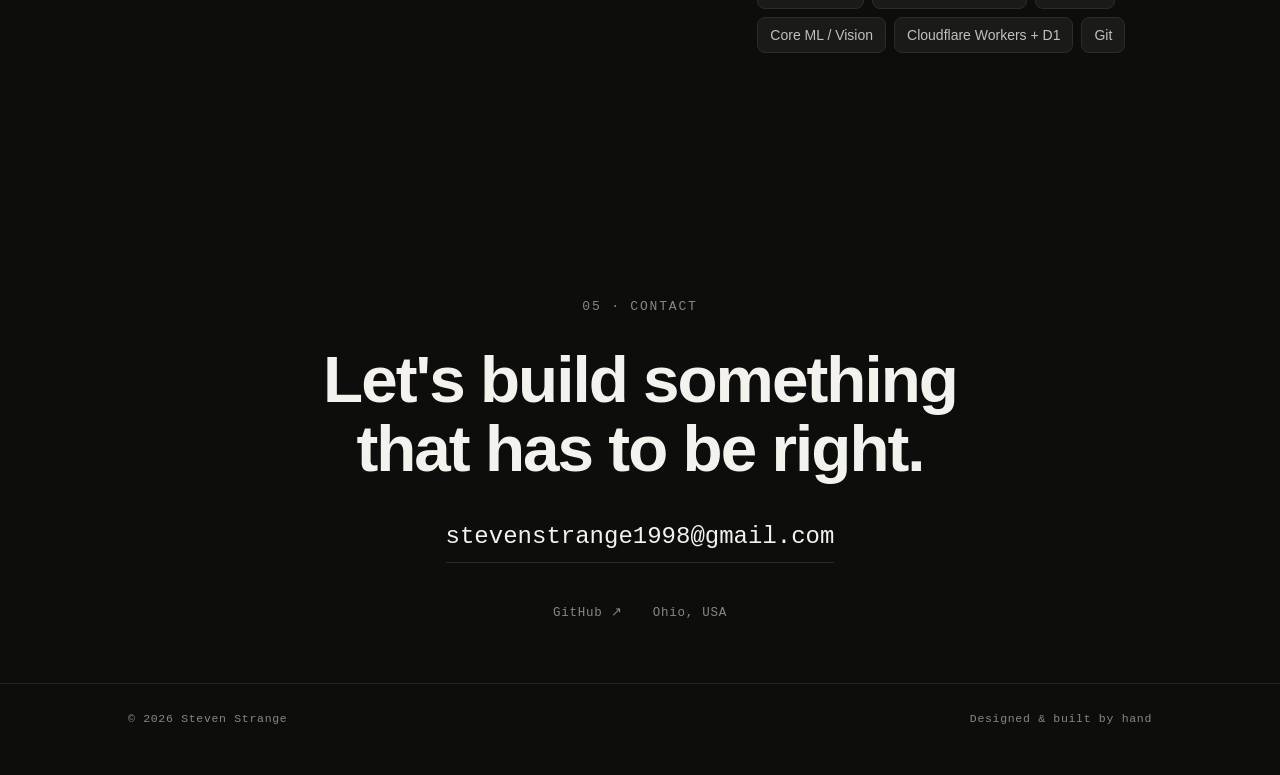
==== commit 89f59723: "Rewrite About section: plainer, less writerly" ====
--- a/index.html
+++ b/index.html
@@ -272,15 +272,17 @@
     <div class="about-grid">
       <div class="reveal">
         <p class="lede">
-          I like the part of software where the abstractions run out, where a
-          measurement has to be right because something real gets manufactured
-          from it.
+          I like working close to the hardware, where getting the details exactly
+          right is the whole job. On Faysics, a millimeter of error means a pair of
+          glasses that doesn't fit.
         </p>
         <p>
-          On Faysics I'm the only engineer, so I own the whole stack, from the depth
-          sensor up to the App Store. A lot of that work is performance: hours in
-          Instruments keeping the pipeline inside a phone's memory and frame-time
-          budget. Before Faysics, a computer science degree from Kent State (2024).
+          I'm the only engineer on the product, so the whole stack is mine: streaming
+          frames off the depth sensor, fusing them into a 3D face mesh in C++, and
+          reading measurements straight from the geometry. A lot of the work is
+          performance, hours in Instruments keeping the capture-to-mesh pipeline inside
+          a phone's memory and frame-time budget. Before that, a computer science
+          degree from Kent State, 2024.
         </p>
       </div>
       <div class="reveal" style="--rd:.1s">
